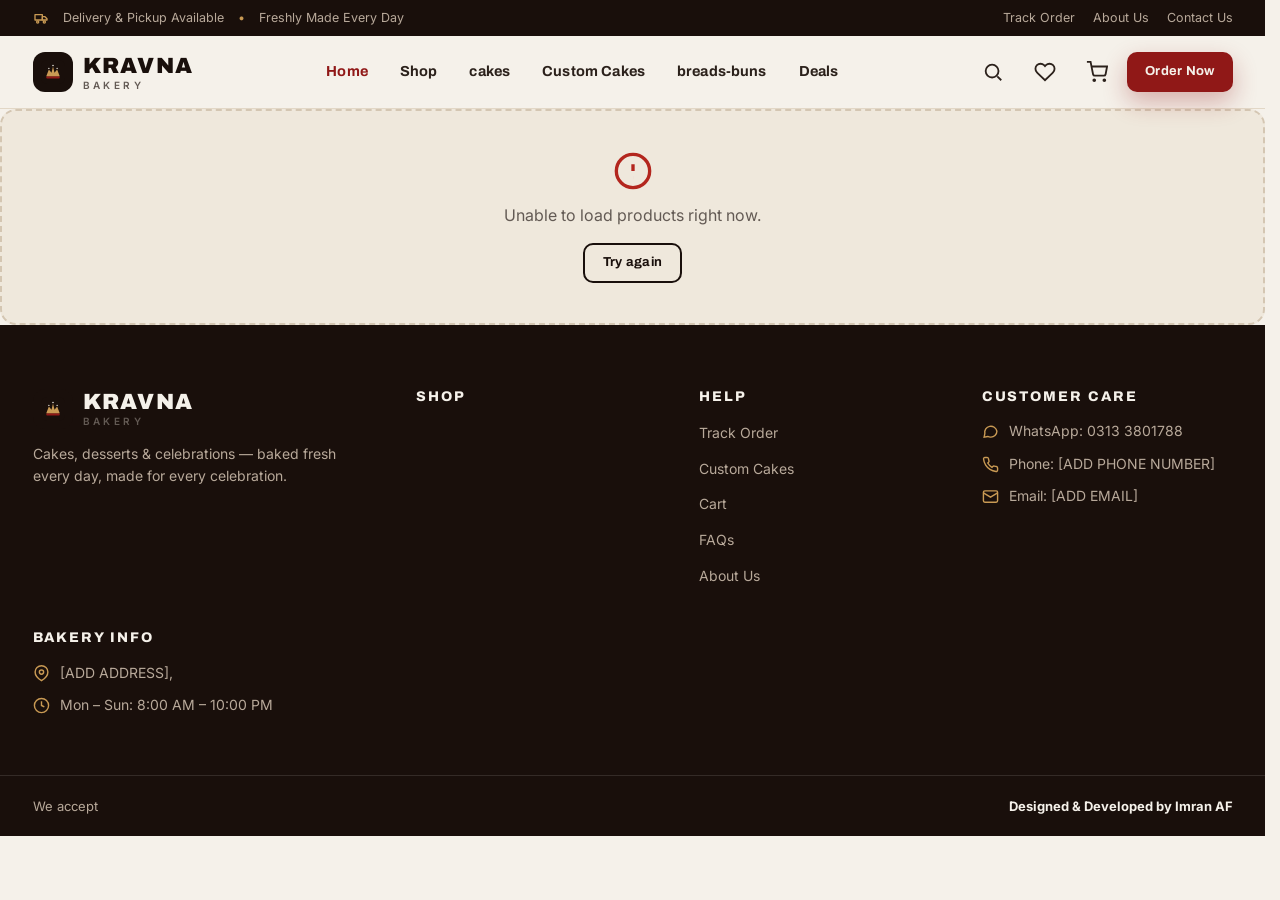
==== index.html @ 0af5c0b5 "Add files via upload" ====
<!DOCTYPE html>
<html lang="en">
<head>
  <meta charset="UTF-8">
  <meta name="viewport" content="width=device-width, initial-scale=1.0, viewport-fit=cover">
  <title>Kravna Bakery — Make Your Moment Sweeter | Cakes, Desserts &amp; Celebrations</title>
  <meta name="description" content="Kravna Bakery — fresh birthday cakes, custom creations, pastries, cookies, breads, savory treats, rusks, nimco and mithai. Delivery &amp; pickup available.">
  <meta name="theme-color" content="#190f0b">
  <link rel="icon" href="images/logo/kravna-favicon.svg" type="image/svg+xml">
  <link rel="preconnect" href="https://fonts.googleapis.com">
  <link rel="preconnect" href="https://fonts.gstatic.com" crossorigin>
  <link href="https://fonts.googleapis.com/css2?family=Archivo:wght@600;700;800;900&family=Inter:wght@400;500;600;700&display=swap" rel="stylesheet">
  <link rel="stylesheet" href="style.css">
  <meta property="og:type" content="website">
  <meta property="og:title" content="Kravna Bakery — Make Your Moment Sweeter">
  <meta property="og:description" content="Birthday cakes, custom creations and irresistible treats made for every celebration.">
  <meta property="og:image" content="images/banners/hero-1.jpg">
  <meta property="og:url" content="https://kravnabakery.example/index.html">
  <meta name="twitter:card" content="summary_large_image">
</head>
<body data-page="home">
  <a class="skip-link" href="#main">Skip to content</a>
  <div id="site-header"></div>

  <main id="main">
    <div id="home-root">
    <!-- HERO -->
    <section class="hero" id="hero" aria-label="Featured"></section>

    <!-- CATEGORIES -->
    <section class="section">
      <div class="container">
        <div class="sec-head">
          <div>
            <span class="eyebrow">Everything you crave</span>
            <h2>Shop by Category</h2>
          </div>
        </div>
        <div class="cat-grid" id="home-categories"></div>
      </div>
    </section>

    <!-- OCCASIONS -->
    <section class="section section--cream2" id="occasions">
      <div class="container">
        <div class="sec-head">
          <div>
            <span class="eyebrow">Find the right treat</span>
            <h2>What are you celebrating?</h2>
          </div>
        </div>
        <div class="occasions__tabs" id="occasion-tabs" role="tablist" aria-label="Occasions"></div>
        <div id="home-occasions"><div class="occasions__results" id="occasion-results"></div></div>
      </div>
    </section>

    <!-- BESTSELLERS -->
    <section class="section">
      <div class="container">
        <div class="sec-head">
          <div>
            <span class="eyebrow">Customer favourites</span>
            <h2>Kravna Favorites</h2>
          </div>
          <a class="link-more" href="shop.html">View All</a>
        </div>
        <div class="shelf" id="home-bestsellers"></div>
      </div>
    </section>

    <!-- DEALS -->
    <section class="section section--red" id="deals">
      <div class="container">
        <div class="sec-head sec-head--dark">
          <div>
            <span class="eyebrow">Limited time bundles</span>
            <h2>Sweet Deals</h2>
          </div>
          <a class="link-more" href="shop.html?view=deals">View All</a>
        </div>
        <div class="deals-grid" id="home-deals"></div>
      </div>
    </section>

    <!-- CUSTOM CAKES -->
    <section class="section">
      <div class="container" id="home-custom"></div>
    </section>

    <!-- WHY CHOOSE -->
    <section class="section section--cream2">
      <div class="container">
        <div class="sec-head">
          <div>
            <span class="eyebrow">Baked with care</span>
            <h2>Why Choose Kravna?</h2>
          </div>
        </div>
        <div class="why-grid" id="home-why"></div>
      </div>
    </section>

    <!-- EVERYDAY TREATS -->
    <section class="section">
      <div class="container">
        <div class="sec-head">
          <div>
            <span class="eyebrow">Little joys</span>
            <h2>Everyday Treats</h2>
          </div>
          <a class="link-more" href="shop.html?category=pastries-desserts">View All</a>
        </div>
        <div class="shelf" id="home-treats"></div>
      </div>
    </section>

    <!-- SAVORY -->
    <section class="section section--cream2">
      <div class="container">
        <div class="sec-head">
          <div>
            <span class="eyebrow">Something savoury</span>
            <h2>Savory &amp; Namkeen</h2>
          </div>
          <a class="link-more" href="shop.html?category=savory">View All</a>
        </div>
        <div class="shelf" id="home-savory"></div>
      </div>
    </section>

    <!-- PAKISTANI FAVORITES -->
    <section class="section section--dark">
      <div class="container">
        <div class="sec-head sec-head--dark">
          <div>
            <span class="eyebrow">Home-grown taste</span>
            <h2>Pakistani Favorites</h2>
          </div>
        </div>
        <div id="home-pakistani"></div>
      </div>
    </section>

    <!-- GALLERY -->
    <section class="section">
      <div class="container">
        <div class="sec-head">
          <div>
            <span class="eyebrow">Moments we've made sweeter</span>
            <h2>Gallery</h2>
          </div>
        </div>
        <div class="gallery" id="home-gallery"></div>
      </div>
    </section>

    <!-- TESTIMONIALS -->
    <section class="section section--cream2">
      <div class="container">
        <div class="sec-head">
          <div>
            <span class="eyebrow">Kind words</span>
            <h2>What Our Customers Say</h2>
          </div>
        </div>
        <div class="testi-grid" id="home-testimonials"></div>
      </div>
    </section>

    <!-- FINAL CTA -->
    <section class="section section--dark" id="home-final-cta-wrap">
      <div class="container" id="home-final-cta"></div>
    </section>
    </div><!-- /home-root -->
  </main>

  <div id="site-footer"></div>
  <div id="bottom-nav"></div>
  <noscript><p style="padding:16px;text-align:center">Please enable JavaScript to browse Kravna Bakery.</p></noscript>
  <script src="app.js"></script>
</body>
</html>
---- style.css ----
/* ==========================================================================
   KRAVNA BAKERY — style.css
   Design system derived from the brand reference:
   Warm Cream / Deep Chocolate–Charcoal / Rich Deep Red
   Bold + Premium + Youthful + Warm
   ========================================================================== */

/* ---------- Design tokens ---------- */
:root {
  /* Brand palette */
  --cream:        #f5f1ea;
  --cream-2:      #efe8dc;
  --cream-3:      #e9e0d1;
  --choc:         #190f0b;
  --choc-2:       #2a1a12;
  --choc-3:       #3c2a1e;
  --red:          #901817;
  --red-deep:     #5d2016;
  --red-dark:     #70120f;
  --terracotta:   #a6665b;
  --blush:        #ceaea1;
  --gold:         #c99a54;

  /* Neutrals / text */
  --ink:          #2b211b;
  --muted:        #635a54;
  --muted-2:      #8a7f74;
  --line:         #e2d7c6;
  --line-2:       #d4c6b2;

  /* Surfaces on dark */
  --cream-on-dark:#f5f1ea;
  --muted-on-dark:#b8a99a;

  /* Feedback */
  --ok:           #2f7d4f;
  --warn:         #b9772e;
  --danger:       #b3261e;

  /* Typography */
  --font-display: 'Archivo', 'Archivo Black', 'Arial Black', 'Helvetica Neue', system-ui, sans-serif;
  --font-body:    'Inter', 'Segoe UI', system-ui, -apple-system, 'Helvetica Neue', Arial, sans-serif;

  /* Spacing scale */
  --sp-1: 4px;  --sp-2: 8px;  --sp-3: 12px; --sp-4: 16px;
  --sp-5: 24px; --sp-6: 32px; --sp-7: 48px; --sp-8: 64px; --sp-9: 96px;

  /* Layout */
  --container: 1240px;
  --radius: 16px;
  --radius-sm: 10px;
  --radius-lg: 24px;
  --radius-pill: 999px;

  --shadow-sm: 0 1px 2px rgba(25,15,11,.08), 0 1px 3px rgba(25,15,11,.06);
  --shadow-md: 0 6px 18px rgba(25,15,11,.10), 0 2px 6px rgba(25,15,11,.06);
  --shadow-lg: 0 18px 40px rgba(25,15,11,.16), 0 6px 14px rgba(25,15,11,.08);
  --shadow-red: 0 10px 24px rgba(144,24,23,.30);

  --ease: cubic-bezier(.22,.61,.36,1);
  --header-h: 72px;
  --topbar-h: 36px;
}

/* ---------- Reset ---------- */
*, *::before, *::after { box-sizing: border-box; }
* { margin: 0; padding: 0; }
html { -webkit-text-size-adjust: 100%; scroll-behavior: smooth; scrollbar-gutter: stable; }
body {
  font-family: var(--font-body);
  font-size: 16px;
  line-height: 1.6;
  color: var(--ink);
  background: var(--cream);
  -webkit-font-smoothing: antialiased;
  text-rendering: optimizeLegibility;
  min-height: 100vh;
  /* Prevent horizontal wobble / sideways scroll from any stray overflow */
  overflow-x: hidden;
  overflow-x: clip;
}
body.nav-open { overflow: hidden; }
img, svg, video { display: block; max-width: 100%; }
img { height: auto; }
button, input, select, textarea { font: inherit; color: inherit; }
button { cursor: pointer; background: none; border: none; }
a { color: inherit; text-decoration: none; }
ul, ol { list-style: none; }
h1, h2, h3, h4, h5 { font-family: var(--font-display); line-height: 1.12; font-weight: 800; letter-spacing: -0.01em; }
:focus-visible { outline: 3px solid var(--red); outline-offset: 2px; border-radius: 4px; }

::selection { background: var(--red); color: var(--cream); }

/* Smooth, shift-free first paint: content fades in once rendered */
body:not(.ready) main,
body:not(.ready) #site-footer { opacity: 0; }
body.ready main,
body.ready #site-footer { animation: pageIn .45s var(--ease) both; }
@keyframes pageIn { from { opacity: 0; transform: translateY(4px); } to { opacity: 1; transform: none; } }
@media (prefers-reduced-motion: reduce) {
  body:not(.ready) main,
  body:not(.ready) #site-footer { opacity: 1; }
}

/* ---------- Layout helpers ---------- */
.container { width: 100%; max-width: var(--container); margin-inline: auto; padding-inline: 20px; }
.section { padding-block: var(--sp-8); }
.section--tight { padding-block: var(--sp-6); }
.section--dark { background: var(--choc); color: var(--cream-on-dark); }
.section--red { background: linear-gradient(135deg, var(--red) 0%, var(--red-deep) 100%); color: var(--cream-on-dark); }
.section--cream2 { background: var(--cream-2); }

.visually-hidden {
  position: absolute !important; width: 1px; height: 1px;
  padding: 0; margin: -1px; overflow: hidden; clip: rect(0,0,0,0);
  white-space: nowrap; border: 0;
}
.skip-link {
  position: absolute; left: 12px; top: -60px; z-index: 200;
  background: var(--choc); color: var(--cream); padding: 10px 16px;
  border-radius: var(--radius-sm); transition: top .2s var(--ease);
}
.skip-link:focus { top: 12px; }

/* ---------- Section headers ---------- */
.sec-head { display: flex; align-items: flex-end; justify-content: space-between; gap: var(--sp-4); margin-bottom: var(--sp-5); flex-wrap: wrap; }
.sec-head .eyebrow {
  display: inline-flex; align-items: center; gap: 8px;
  font-family: var(--font-display); font-weight: 700; font-size: 13px;
  letter-spacing: .18em; text-transform: uppercase; color: var(--red);
}
.sec-head .eyebrow::before { content: ""; width: 22px; height: 3px; background: var(--red); border-radius: 2px; }
.sec-head h2 { font-size: clamp(28px, 4vw, 42px); text-transform: uppercase; letter-spacing: -0.02em; }
.sec-head p.sub { color: var(--muted); max-width: 60ch; margin-top: 8px; }
.sec-head--dark .eyebrow { color: var(--gold); }
.sec-head--dark .eyebrow::before { background: var(--gold); }

.link-more { font-family: var(--font-display); font-weight: 700; font-size: 14px; color: var(--red); display: inline-flex; align-items: center; gap: 6px; white-space: nowrap; }
.link-more::after { content: "\2192"; transition: transform .2s var(--ease); }
.link-more:hover::after { transform: translateX(4px); }
.sec-head--dark .link-more { color: var(--cream-on-dark); }

/* ---------- Buttons ---------- */
.btn {
  display: inline-flex; align-items: center; justify-content: center; gap: 8px;
  font-family: var(--font-display); font-weight: 700; font-size: 15px; letter-spacing: .02em;
  padding: 13px 26px; border-radius: 10px;
  transition: transform .15s var(--ease), box-shadow .2s var(--ease), background .2s var(--ease), color .2s var(--ease);
  text-align: center; line-height: 1.2; white-space: nowrap;
  min-height: 48px;
}
.btn:active { transform: translateY(1px) scale(.99); }
.btn--primary { background: var(--red); color: var(--cream); box-shadow: var(--shadow-red); }
.btn--primary:hover { background: var(--red-dark); transform: translateY(-1px); }
.btn--dark { background: var(--choc); color: var(--cream); }
.btn--dark:hover { background: var(--choc-3); }
.btn--light { background: var(--cream); color: var(--choc); }
.btn--light:hover { background: #fff; }
.btn--outline { border: 2px solid var(--choc); color: var(--choc); background: transparent; }
.btn--outline:hover { background: var(--choc); color: var(--cream); }
.btn--outline-light { border: 2px solid var(--cream-on-dark); color: var(--cream-on-dark); background: transparent; }
.btn--outline-light:hover { background: var(--cream-on-dark); color: var(--choc); }
.btn--ghost { background: transparent; color: var(--muted); }
.btn--ghost:hover { color: var(--ink); background: var(--cream-3); }
.btn--sm { padding: 9px 18px; font-size: 13px; min-height: 40px; }
.btn--lg { padding: 16px 34px; font-size: 16px; min-height: 56px; }
.btn--block { width: 100%; }
.btn--icon { width: 44px; height: 44px; padding: 0; border-radius: 50%; }
.btn:disabled, .btn[disabled], .btn[aria-disabled="true"] {
  opacity: .45; cursor: not-allowed; box-shadow: none; transform: none !important;
  pointer-events: none;
}

/* ---------- Badges ---------- */
.badge {
  display: inline-flex; align-items: center; gap: 5px;
  font-family: var(--font-display); font-weight: 700; font-size: 11px;
  letter-spacing: .08em; text-transform: uppercase;
  padding: 4px 10px; border-radius: var(--radius-pill); line-height: 1.2;
}
.badge--popular { background: var(--red); color: var(--cream); }
.badge--new { background: var(--choc); color: var(--cream); }
.badge--deal { background: var(--gold); color: var(--choc); }
.badge--off { background: var(--red); color: var(--cream); }

/* ---------- Price ---------- */
.price { font-family: var(--font-display); font-weight: 800; font-size: 18px; color: var(--ink); }
.price .cur { font-size: .78em; font-weight: 700; color: var(--muted); margin-right: 2px; }
.price--compare { font-size: 14px; font-weight: 500; color: var(--muted-2); text-decoration: line-through; margin-left: 8px; }
.price--lg { font-size: 26px; }
.price--on-dark { color: var(--cream-on-dark); }

/* ---------- Announcement / top bar ---------- */
.topbar { background: var(--choc); color: var(--muted-on-dark); font-size: 12.5px; }
.topbar .container { display: flex; align-items: center; justify-content: space-between; min-height: var(--topbar-h); gap: var(--sp-3); }
.topbar__left { display: flex; align-items: center; gap: 14px; overflow: hidden; white-space: nowrap; }
.topbar__left .dot { color: var(--gold); }
.topbar__left .dot-ico { width: 16px; height: 16px; color: var(--gold); flex: none; }
.topbar__right { display: flex; align-items: center; gap: 18px; }
.topbar__right a { color: var(--muted-on-dark); transition: color .15s; }
.topbar__right a:hover { color: var(--cream-on-dark); }

/* ---------- Header ---------- */
/* Reserve the header's height before JS injects it, so content doesn't jump */
#site-header { min-height: calc(var(--topbar-h) + var(--header-h)); }
.site-header { background: var(--cream); border-bottom: 1px solid var(--line); position: sticky; top: 0; z-index: 60; }
.site-header .container { display: flex; align-items: center; justify-content: space-between; gap: var(--sp-4); min-height: var(--header-h); }

.logo { display: inline-flex; align-items: center; gap: 10px; }
.logo__mark { width: 40px; height: 40px; border-radius: 12px; background: var(--choc); color: var(--cream); display: grid; place-items: center; flex: none; }
.logo__mark svg { width: 24px; height: 24px; }
.logo__text { display: flex; flex-direction: column; line-height: 1; }
.logo__name { font-family: var(--font-display); font-weight: 900; font-size: 22px; letter-spacing: .06em; color: var(--choc); }
.logo__name em { font-style: normal; color: var(--red); }
.logo__sub { font-size: 10px; letter-spacing: .34em; text-transform: uppercase; color: var(--muted); font-weight: 600; margin-top: 3px; }

.main-nav { display: flex; align-items: center; gap: 4px; }
.main-nav a {
  font-family: var(--font-display); font-weight: 700; font-size: 14.5px;
  color: var(--ink); padding: 9px 14px; border-radius: var(--radius-pill);
  transition: background .15s, color .15s; letter-spacing: .01em;
}
.main-nav a:hover { background: var(--cream-3); }
.main-nav a.is-active { color: var(--red); }
.main-nav a.is-active::after { display: none; }

.header-actions { display: flex; align-items: center; gap: 8px; }
.icon-btn { width: 44px; height: 44px; border-radius: 50%; display: grid; place-items: center; color: var(--ink); position: relative; transition: background .15s; }
.icon-btn:hover { background: var(--cream-3); }
.icon-btn svg { width: 22px; height: 22px; }
.icon-btn .count {
  position: absolute; top: -2px; right: -2px; min-width: 19px; height: 19px;
  background: var(--red); color: var(--cream); border-radius: var(--radius-pill);
  font-size: 11px; font-weight: 700; display: grid; place-items: center; padding: 0 5px;
  font-family: var(--font-display); border: 2px solid var(--cream);
}
.icon-btn .count:empty { display: none; }

/* ---------- Mobile menu button ---------- */
.menu-toggle { display: none; }
.menu-toggle span { display: block; width: 22px; height: 2px; background: currentColor; margin: 4px 0; border-radius: 2px; transition: .25s var(--ease); }
.menu-toggle[aria-expanded="true"] span:nth-child(1) { transform: translateY(6px) rotate(45deg); }
.menu-toggle[aria-expanded="true"] span:nth-child(2) { opacity: 0; }
.menu-toggle[aria-expanded="true"] span:nth-child(3) { transform: translateY(-6px) rotate(-45deg); }

/* ---------- Hero ---------- */
.hero { background: var(--choc); color: var(--cream-on-dark); position: relative; overflow: hidden; }
.hero__track { display: flex; transition: transform .65s var(--ease); }
.hero__slide { flex: 0 0 100%; min-width: 100%; position: relative; }
.hero__bg { position: absolute; inset: 0; }
.hero__bg img { width: 100%; height: 100%; object-fit: cover; }
.hero__bg::after {
  content: ""; position: absolute; inset: 0;
  background: linear-gradient(90deg, rgba(25,15,11,.94) 0%, rgba(25,15,11,.82) 42%, rgba(25,15,11,.35) 100%);
}
.hero__inner {
  position: relative; z-index: 2; display: grid; grid-template-columns: 1.05fr .95fr;
  align-items: center; gap: var(--sp-6); padding-block: var(--sp-8) var(--sp-7);
}
.hero__copy .eyebrow {
  display: inline-flex; align-items: center; gap: 10px; font-family: var(--font-display);
  font-weight: 600; font-size: 12px; letter-spacing: .22em; text-transform: uppercase; color: var(--gold);
  margin-bottom: 14px;
}
.hero__copy .eyebrow::before { content: ""; width: 24px; height: 2px; background: var(--gold); }
.hero-headline {
  font-size: 36px;
  font-weight: 800;
  line-height: 1.1;
  max-width: 90%;
  text-transform: uppercase;
  margin-bottom: 18px;
}

@media (min-width: 768px) {
  .hero-headline {
    font-size: 64px;
  }
}
.hero__copy .sub { font-size: clamp(15px, 2vw, 18px); line-height: 1.5; color: rgba(245,241,234,.8); max-width: 46ch; margin-bottom: 22px; }
.hero__ctas { display: flex; gap: 12px; flex-wrap: wrap; margin-bottom: 22px; }
.hero__trust { display: flex; flex-wrap: wrap; gap: 9px; }
.hero__trust .tbadge {
  display: inline-flex; align-items: center; gap: 8px; font-size: 12px; font-weight: 600;
  color: var(--cream-on-dark); background: rgba(0,0,0,.35); border: 1px solid rgba(245,241,234,.18);
  padding: 7px 13px; border-radius: var(--radius-pill);
}
.hero__trust .tbadge svg { width: 15px; height: 15px; color: var(--gold); }
.hero__visual { position: relative; display: grid; place-items: center; }
.hero__visual .frame {
  width: min(440px, 100%); aspect-ratio: 1; border-radius: 50%;
  border: 1px solid rgba(245,241,234,.2); overflow: hidden; position: relative;
  box-shadow: 0 30px 80px rgba(0,0,0,.5);
}
.hero__visual .frame img { width: 100%; height: 100%; object-fit: cover; }
.hero__visual .float-card {
  position: absolute; background: var(--cream); color: var(--ink); border-radius: var(--radius);
  box-shadow: var(--shadow-lg); padding: 12px 16px; display: flex; align-items: center; gap: 10px;
  animation: float 5s ease-in-out infinite;
}
.hero__visual .float-card b { font-family: var(--font-display); font-size: 14px; display: block; line-height: 1.2; }
.hero__visual .float-card span { font-size: 12px; color: var(--muted); }
.hero__visual .float-card .ico { width: 36px; height: 36px; border-radius: 10px; background: var(--cream-2); display: grid; place-items: center; color: var(--red); }
.float-1 { top: 8%; left: 0; }
.float-2 { bottom: 10%; right: -4%; animation-delay: 1.4s; }
@keyframes float { 0%,100% { transform: translateY(0); } 50% { transform: translateY(-10px); } }

.hero__dots { display: flex; gap: 8px; justify-content: center; padding-bottom: 18px; position: relative; z-index: 2; }
.hero__dots button { width: 7px; height: 7px; padding: 0; border-radius: 50%; background: rgba(245,241,234,.35); transition: background .2s, width .2s; }
.hero__dots button.is-active { background: var(--gold); width: 20px; border-radius: 999px; }
.hero__dots button:focus-visible { outline-color: var(--gold); }

/* ---------- Category tiles ---------- */
.cat-grid { display: grid; grid-template-columns: repeat(3, 1fr); gap: 16px; }
.cat-tile {
  position: relative; border-radius: var(--radius); overflow: hidden; aspect-ratio: 1 / 1.08;
  background: var(--choc); display: flex; align-items: flex-end; color: var(--cream);
  box-shadow: var(--shadow-sm); transition: transform .25s var(--ease), box-shadow .25s var(--ease);
}
.cat-tile:hover { transform: translateY(-4px); box-shadow: var(--shadow-lg); }
.cat-tile img { position: absolute; inset: 0; width: 100%; height: 100%; object-fit: cover; transition: transform .5s var(--ease); }
.cat-tile:hover img { transform: scale(1.06); }
.cat-tile::after { content: ""; position: absolute; inset: 0; background: linear-gradient(180deg, transparent 40%, rgba(25,15,11,.82) 100%); }
.cat-tile__label { position: relative; z-index: 2; padding: 16px; width: 100%; }
.cat-tile__label b { font-family: var(--font-display); font-weight: 800; font-size: 17px; letter-spacing: .01em; display: block; }
.cat-tile__label span { font-size: 12px; color: var(--blush); }

/* ---------- Occasions ---------- */
.occasions__tabs { display: flex; flex-wrap: wrap; gap: 10px; margin-bottom: var(--sp-5); }
.occasions__tabs button {
  font-family: var(--font-display); font-weight: 700; font-size: 14px; padding: 10px 20px;
  border-radius: var(--radius-pill); border: 2px solid var(--line-2); color: var(--muted);
  background: var(--cream); transition: all .18s var(--ease); display: inline-flex; align-items: center; gap: 7px;
}
.occasions__tabs button:hover { border-color: var(--choc); color: var(--ink); }
.occasions__tabs button.is-active { background: var(--choc); color: var(--cream); border-color: var(--choc); }
.occasions__tabs button svg { width: 18px; height: 18px; flex: none; }
.occasions__tabs button.is-active svg { color: var(--gold); }
.occasions__results { display: grid; grid-template-columns: repeat(4, 1fr); gap: 18px; }

/* ---------- Product card ---------- */
.product-card {
  background: #fff; border: 1px solid var(--line); border-radius: var(--radius);
  overflow: hidden; display: flex; flex-direction: column; position: relative;
  transition: transform .22s var(--ease), box-shadow .22s var(--ease);
}
.product-card:hover { transform: translateY(-4px); box-shadow: var(--shadow-lg); }
.product-card__media { position: relative; aspect-ratio: 1 / 1; overflow: hidden; background: var(--cream-2); }
.product-card__media img { width: 100%; height: 100%; object-fit: cover; transition: transform .5s var(--ease); }
.product-card:hover .product-card__media img { transform: scale(1.05); }
.product-card__flags { position: absolute; top: 10px; left: 10px; display: flex; flex-direction: column; gap: 6px; z-index: 2; }
.product-card__wish {
  position: absolute; top: 10px; right: 10px; z-index: 2; width: 38px; height: 38px; border-radius: 50%;
  background: rgba(255,255,255,.92); display: grid; place-items: center; color: var(--ink);
  box-shadow: var(--shadow-sm); transition: transform .15s, color .15s;
}
.product-card__wish:hover { transform: scale(1.08); }
.product-card__wish.is-active { color: var(--red); }
.product-card__wish svg { width: 19px; height: 19px; }
.product-card__body { padding: 14px 16px 16px; display: flex; flex-direction: column; gap: 6px; flex: 1; }
.product-card__cat { font-size: 12px; text-transform: uppercase; letter-spacing: .1em; color: var(--muted-2); font-weight: 600; }
.product-card__name { font-family: var(--font-display); font-weight: 700; font-size: 16.5px; line-height: 1.25; color: var(--ink); }
.product-card__name a::after { content: ""; position: absolute; inset: 0; }
.product-card__meta { font-size: 12.5px; color: var(--muted); }
.product-card__foot { display: flex; align-items: center; justify-content: space-between; gap: 10px; margin-top: auto; padding-top: 4px; }
.product-card__add {
  width: 44px; height: 44px; border-radius: 50%; background: var(--choc); color: var(--cream);
  display: grid; place-items: center; transition: background .18s, transform .15s; position: relative; z-index: 3;
}
.product-card__add:hover { background: var(--red); transform: scale(1.06); }
.product-card__add svg { width: 20px; height: 20px; }
.product-card__add[disabled] { background: var(--line-2); color: var(--muted); }

/* product card on dark bg */
.on-dark .product-card { background: #241410; border-color: rgba(245,241,234,.12); }
.on-dark .product-card__name, .on-dark .price { color: var(--cream-on-dark); }
.on-dark .product-card__cat, .on-dark .product-card__meta, .on-dark .price .cur { color: var(--muted-on-dark); }
.on-dark .product-card__add { background: var(--red); }
.on-dark .product-card__add:hover { background: var(--red-dark); }
.on-dark .product-card__wish { background: rgba(25,15,11,.7); color: var(--cream); }
.on-dark .product-card__media { background: var(--choc-2); }

/* ---------- Product shelf / horizontal scroll (mobile) ---------- */
.shelf { display: grid; grid-template-columns: repeat(4, 1fr); gap: 18px; }
.shelf--scroll { display: flex; gap: 14px; overflow-x: auto; padding-bottom: 12px; scroll-snap-type: x mandatory; -webkit-overflow-scrolling: touch; }
.shelf--scroll > * { scroll-snap-align: start; flex: 0 0 78%; max-width: 78%; }

/* ---------- Deals ---------- */
.deals-grid { display: grid; grid-template-columns: repeat(3, 1fr); gap: 20px; }
.deal-card {
  background: #fff; border-radius: var(--radius-lg); overflow: hidden; display: flex; flex-direction: column;
  box-shadow: var(--shadow-md); transition: transform .22s var(--ease), box-shadow .22s;
}
.deal-card:hover { transform: translateY(-4px); box-shadow: var(--shadow-lg); }
.deal-card__media { position: relative; aspect-ratio: 16 / 10; overflow: hidden; background: var(--cream-2); }
.deal-card__media img { width: 100%; height: 100%; object-fit: cover; }
.deal-card__badge { position: absolute; top: 12px; left: 12px; }
.deal-card__body { padding: 20px; display: flex; flex-direction: column; gap: 8px; flex: 1; }
.deal-card__title { font-family: var(--font-display); font-weight: 800; font-size: 20px; }
.deal-card__desc { font-size: 14px; color: var(--muted); flex: 1; }
.deal-card__items { display: flex; flex-wrap: wrap; gap: 6px; }
.deal-card__items span { font-size: 11.5px; background: var(--cream-2); border: 1px solid var(--line); padding: 3px 9px; border-radius: var(--radius-pill); color: var(--muted); font-weight: 600; }
.deal-card__foot { display: flex; align-items: center; justify-content: space-between; gap: 10px; margin-top: 6px; }

/* ---------- Feature / custom cakes strip ---------- */
.split { display: grid; grid-template-columns: 1fr 1fr; gap: var(--sp-7); align-items: center; }
.split__media { position: relative; border-radius: var(--radius-lg); overflow: hidden; box-shadow: var(--shadow-lg); }
.split__media img { width: 100%; aspect-ratio: 4 / 3.4; object-fit: cover; }
.split__copy h2 { font-size: clamp(28px, 4vw, 44px); text-transform: uppercase; margin-bottom: var(--sp-4); }
.split__copy p { color: var(--muted); margin-bottom: var(--sp-5); max-width: 56ch; }
.chip-list { display: flex; flex-wrap: wrap; gap: 9px; margin-bottom: var(--sp-5); }
.chip-list span { background: var(--cream-2); border: 1px solid var(--line); padding: 8px 15px; border-radius: var(--radius-pill); font-weight: 600; font-size: 13.5px; color: var(--ink); }
.split--dark h2 { color: var(--cream-on-dark); }
.split--dark p { color: var(--muted-on-dark); }
.split--dark .chip-list span { background: rgba(245,241,234,.08); border-color: rgba(245,241,234,.16); color: var(--cream-on-dark); }

/* ---------- Why choose ---------- */
.why-grid { display: grid; grid-template-columns: repeat(4, 1fr); gap: 18px; }
.why-card { background: #fff; border: 1px solid var(--line); border-radius: var(--radius); padding: 24px; }
.why-card .ico { width: 48px; height: 48px; border-radius: 14px; background: var(--cream-2); color: var(--red); display: grid; place-items: center; margin-bottom: 16px; }
.why-card .ico svg { width: 24px; height: 24px; }
.why-card h3 { font-size: 17px; margin-bottom: 6px; }
.why-card p { font-size: 14px; color: var(--muted); }

/* ---------- Gallery ---------- */
.gallery { display: grid; grid-template-columns: repeat(6, 1fr); grid-auto-rows: 180px; gap: 12px; }
.gallery figure { position: relative; border-radius: var(--radius); overflow: hidden; }
.gallery figure img { width: 100%; height: 100%; object-fit: cover; transition: transform .5s var(--ease); }
.gallery figure:hover img { transform: scale(1.07); }
.gallery figure figcaption { position: absolute; inset: auto 0 0 0; padding: 28px 14px 12px; font-size: 13px; font-weight: 600; color: var(--cream); background: linear-gradient(180deg, transparent, rgba(25,15,11,.85)); }
.gallery figure:nth-child(1) { grid-column: span 2; grid-row: span 2; }
.gallery figure:nth-child(4) { grid-column: span 2; }

/* ---------- Testimonials ---------- */
.testi-grid { display: grid; grid-template-columns: repeat(3, 1fr); gap: 20px; }
.testi-card { background: #fff; border: 1px solid var(--line); border-radius: var(--radius); padding: 24px; position: relative; }
.testi-card .stars { color: var(--gold); font-size: 15px; letter-spacing: 2px; margin-bottom: 12px; }
.testi-card blockquote { font-size: 15px; color: var(--ink); margin-bottom: 18px; }
.testi-card .who { display: flex; align-items: center; gap: 12px; }
.testi-card .avatar { width: 44px; height: 44px; border-radius: 50%; background: var(--choc); color: var(--cream); display: grid; place-items: center; font-family: var(--font-display); font-weight: 700; }
.testi-card .who b { display: block; font-family: var(--font-display); font-size: 14.5px; }
.testi-card .who span { font-size: 12px; color: var(--muted); }

/* ---------- Final CTA ---------- */
.final-cta { text-align: center; }
.final-cta h2 { font-size: clamp(30px, 5vw, 52px); text-transform: uppercase; margin-bottom: var(--sp-3); }
.final-cta p { color: var(--muted-on-dark); max-width: 52ch; margin: 0 auto var(--sp-5); }
.final-cta .ctas { display: flex; gap: 14px; justify-content: center; flex-wrap: wrap; }

/* ---------- Footer ---------- */
.site-footer { background: var(--choc); color: var(--muted-on-dark); padding-block: var(--sp-8) 0; }
.footer-grid { display: grid; grid-template-columns: 1.4fr 1fr 1fr 1fr; gap: var(--sp-6); padding-bottom: var(--sp-7); }
.footer-brand .logo__name { color: var(--cream); }
.footer-brand p { font-size: 14px; margin-top: 14px; max-width: 34ch; }
.footer-col h4 { color: var(--cream); font-size: 14px; text-transform: uppercase; letter-spacing: .14em; margin-bottom: 16px; font-weight: 800; }
.footer-col ul li { margin-bottom: 10px; }
.footer-col ul a { font-size: 14px; color: var(--muted-on-dark); transition: color .15s; }
.footer-col ul a:hover { color: var(--cream); }
.footer-contact li { display: flex; gap: 10px; font-size: 14px; margin-bottom: 10px; align-items: flex-start; }
.footer-contact li svg { width: 17px; height: 17px; color: var(--gold); flex: none; margin-top: 3px; }
.footer-contact a:hover { color: var(--cream); }
.footer-bottom { border-top: 1px solid rgba(245,241,234,.12); padding-block: 20px; }
.footer-bottom .container { display: flex; align-items: center; justify-content: space-between; gap: 14px; flex-wrap: wrap; }
.footer-pay {
  display: flex; align-items: center; gap: 8px; font-size: 13px;
  flex-wrap: wrap; min-width: 0; max-width: 100%;
}
.footer-pay .fp-label { color: var(--muted-on-dark); white-space: nowrap; }
.footer-pay .pm {
  background: rgba(245,241,234,.1); border: 1px solid rgba(245,241,234,.16);
  padding: 6px 12px; border-radius: var(--radius-sm); font-weight: 600;
  color: var(--cream-on-dark); font-size: 12.5px; white-space: nowrap;
}
.footer-credit { font-size: 13px; color: var(--muted-on-dark); }
.footer-credit b { color: var(--cream-on-dark); }

/* ---------- Mobile nav drawer + backdrop (body-level) ---------- */
.mobile-nav { display: none; }
.nav-backdrop {
  position: fixed; inset: 0; z-index: 100;
  background: rgba(25,15,11,.55);
  opacity: 0; visibility: hidden;
  transition: opacity .25s var(--ease), visibility .25s;
}
.nav-backdrop.is-open { opacity: 1; visibility: visible; }

/* ---------- Mobile bottom nav ---------- */
.bottom-nav {
  position: fixed; left: 0; right: 0; bottom: 0; z-index: 70;
  background: var(--cream); border-top: 1px solid var(--line);
  display: none; grid-template-columns: repeat(5, 1fr);
  padding: 8px 4px calc(8px + env(safe-area-inset-bottom));
  box-shadow: 0 -4px 20px rgba(25,15,11,.08);
}
.bottom-nav a {
  display: flex; flex-direction: column; align-items: center; justify-content: center; gap: 4px;
  font-size: 11px; line-height: 1; font-weight: 600; color: var(--muted);
  padding: 6px 2px; border-radius: 10px; position: relative; text-align: center;
  transition: color .15s;
}
.bottom-nav a svg { width: 23px; height: 23px; flex: none; }
.bottom-nav a:hover { color: var(--ink); }
.bottom-nav a.is-active { color: var(--red); }
.bottom-nav a.is-active svg { color: var(--red); }
.bottom-nav a .count {
  position: absolute; top: 1px; right: 50%; transform: translateX(14px); min-width: 17px; height: 17px;
  background: var(--red); color: var(--cream); border-radius: var(--radius-pill); font-size: 10px;
  font-weight: 700; display: grid; place-items: center; padding: 0 4px; border: 2px solid var(--cream);
  font-family: var(--font-display); line-height: 1;
}
.bottom-nav a .count:empty { display: none; }

/* ---------- Page hero (inner pages) ---------- */
.page-hero { background: var(--choc); color: var(--cream-on-dark); padding-block: var(--sp-7); position: relative; overflow: hidden; }
.page-hero::before { content: ""; position: absolute; inset: 0; background: radial-gradient(600px 300px at 85% 20%, rgba(144,24,23,.4), transparent 60%); }
.page-hero .container { position: relative; }
.page-hero .eyebrow { color: var(--gold); font-family: var(--font-display); font-weight: 700; font-size: 13px; letter-spacing: .2em; text-transform: uppercase; }
.page-hero h1 { font-size: clamp(32px, 5vw, 56px); text-transform: uppercase; margin: 10px 0 10px; }
.page-hero p { color: var(--muted-on-dark); max-width: 60ch; }
.breadcrumbs { font-size: 13px; color: var(--muted); margin-top: var(--sp-3); display: flex; flex-wrap: wrap; gap: 6px; }
.breadcrumbs a:hover { color: var(--red); }
.breadcrumbs .sep { color: var(--muted-2); }

/* ---------- Shop layout ---------- */
.shop-layout { display: grid; grid-template-columns: 280px 1fr; gap: var(--sp-6); align-items: start; padding-block: var(--sp-6); }
.shop-side { position: sticky; top: calc(var(--topbar-h) + var(--header-h) + 16px); display: flex; flex-direction: column; gap: var(--sp-5); max-height: calc(100vh - 120px); overflow-y: auto; }
.filter-group h3 { font-size: 13px; text-transform: uppercase; letter-spacing: .12em; color: var(--muted); margin-bottom: 12px; }
.filter-group ul { display: flex; flex-direction: column; gap: 4px; }
.filter-group li label { display: flex; align-items: center; gap: 10px; padding: 7px 8px; border-radius: 8px; cursor: pointer; font-size: 14px; color: var(--ink); transition: background .12s; }
.filter-group li label:hover { background: var(--cream-2); }
.filter-group li .count { margin-left: auto; font-size: 12px; color: var(--muted-2); }
.filter-group input[type="checkbox"], .filter-group input[type="radio"] { width: 18px; height: 18px; accent-color: var(--red); flex: none; }
.price-range { display: flex; flex-direction: column; gap: 10px; }
.price-range .inputs { display: flex; gap: 8px; align-items: center; }
.price-range input[type="number"] { width: 100%; padding: 9px 10px; border: 1px solid var(--line-2); border-radius: 8px; background: #fff; }
.price-range .inputs span { color: var(--muted-2); }
.shop-main { min-width: 0; }

.shop-toolbar { display: flex; align-items: center; justify-content: space-between; gap: 12px; flex-wrap: wrap; margin-bottom: var(--sp-4); }
.shop-toolbar .result-count { font-size: 14px; color: var(--muted); }
.shop-toolbar .result-count b { color: var(--ink); font-family: var(--font-display); }
.toolbar-right { display: flex; gap: 10px; align-items: center; flex-wrap: wrap; }
.sort-select { padding: 10px 14px; border: 1px solid var(--line-2); border-radius: 10px; background: #fff; font-size: 14px; min-width: 170px; }
.filter-toggle { display: none; }
.filter-close { display: none; }

.shop-grid { display: grid; grid-template-columns: repeat(3, 1fr); gap: 18px; }
.load-more { text-align: center; margin-top: var(--sp-6); }

.chips-row { display: flex; flex-wrap: wrap; gap: 8px; margin-bottom: var(--sp-4); }
.chips-row .chip { display: inline-flex; align-items: center; gap: 7px; background: var(--choc); color: var(--cream); font-size: 13px; font-weight: 600; padding: 7px 13px; border-radius: var(--radius-pill); }
.chips-row .chip button { color: var(--cream); display: grid; place-items: center; width: 18px; height: 18px; border-radius: 50%; }
.chips-row .chip button:hover { background: rgba(255,255,255,.2); }

/* ---------- Search ---------- */
.search-overlay {
  position: fixed; inset: 0; z-index: 90; background: rgba(25,15,11,.55); backdrop-filter: blur(4px);
  display: flex; align-items: flex-start; justify-content: center; padding: 12vh 20px 20px; opacity: 0; pointer-events: none; transition: opacity .2s var(--ease);
}
.search-overlay.is-open { opacity: 1; pointer-events: auto; }
.search-panel { width: 100%; max-width: 640px; background: var(--cream); border-radius: var(--radius-lg); overflow: hidden; box-shadow: var(--shadow-lg); display: flex; flex-direction: column; max-height: 70vh; }
.search-panel__input { display: flex; align-items: center; gap: 12px; padding: 16px 18px; border-bottom: 1px solid var(--line); }
.search-panel__input svg { width: 22px; height: 22px; color: var(--muted); flex: none; }
.search-panel__input input { flex: 1; border: none; background: none; font-size: 17px; outline: none; }
.search-panel__results { overflow-y: auto; padding: 8px; }
.search-result { display: flex; align-items: center; gap: 14px; padding: 10px; border-radius: 12px; transition: background .12s; }
.search-result:hover { background: var(--cream-2); }
.search-result img, .search-result .ph { width: 52px; height: 52px; border-radius: 10px; object-fit: cover; flex: none; background: var(--cream-3); }
.search-result .t { flex: 1; min-width: 0; }
.search-result .t b { display: block; font-family: var(--font-display); font-size: 15px; color: var(--ink); }
.search-result .t span { font-size: 12.5px; color: var(--muted); }
.search-result .t mark { background: var(--gold); color: var(--choc); border-radius: 3px; padding: 0 2px; }
.search-result .price { font-size: 15px; flex: none; }
.search-empty { text-align: center; padding: 40px 20px; color: var(--muted); }
.search-empty svg { width: 44px; height: 44px; margin: 0 auto 12px; color: var(--muted-2); }
.search-hint { padding: 12px 18px; font-size: 13px; color: var(--muted-2); border-top: 1px solid var(--line); }

/* ---------- Product detail ---------- */
.pdp { display: grid; grid-template-columns: 1fr 1fr; gap: var(--sp-7); padding-block: var(--sp-6); align-items: start; }
.pdp__gallery { position: sticky; top: calc(var(--topbar-h) + var(--header-h) + 16px); }
.pdp__main { border-radius: var(--radius-lg); overflow: hidden; aspect-ratio: 1 / 1; background: var(--cream-2); position: relative; box-shadow: var(--shadow-sm); }
.pdp__main img { width: 100%; height: 100%; object-fit: cover; }
.pdp__flags { position: absolute; top: 14px; left: 14px; display: flex; gap: 8px; z-index: 2; }
.pdp__thumbs { display: flex; gap: 10px; margin-top: 12px; }
.pdp__thumbs button { width: 74px; height: 74px; border-radius: 10px; overflow: hidden; border: 2px solid transparent; padding: 0; opacity: .7; transition: opacity .15s, border .15s; }
.pdp__thumbs button img { width: 100%; height: 100%; object-fit: cover; }
.pdp__thumbs button.is-active { border-color: var(--red); opacity: 1; }

.pdp__info .cat-link { font-size: 13px; text-transform: uppercase; letter-spacing: .12em; color: var(--red); font-weight: 700; }
.pdp__info h1 { font-size: clamp(26px, 3.4vw, 38px); margin: 8px 0 8px; }
.pdp__rating { display: flex; align-items: center; gap: 8px; font-size: 14px; color: var(--muted); margin-bottom: 14px; }
.pdp__rating .stars { color: var(--gold); letter-spacing: 1px; }
.pdp__price-row { display: flex; align-items: baseline; gap: 12px; margin-bottom: 18px; flex-wrap: wrap; }
.pdp__desc { color: var(--muted); font-size: 15px; margin-bottom: 22px; max-width: 60ch; }
.pdp__avail { display: inline-flex; align-items: center; gap: 7px; font-size: 13.5px; font-weight: 600; margin-bottom: 18px; }
.pdp__avail .dot { width: 9px; height: 9px; border-radius: 50%; background: var(--ok); }
.pdp__avail.is-out .dot { background: var(--danger); }
.pdp__avail.is-out { color: var(--danger); }

.opt-group { margin-bottom: 20px; }
.opt-group > label { display: block; font-family: var(--font-display); font-weight: 700; font-size: 14px; margin-bottom: 10px; }
.opt-group > label small { color: var(--muted); font-weight: 500; margin-left: 4px; }
.opt-options { display: flex; flex-wrap: wrap; gap: 9px; }
.opt-btn {
  position: relative; border: 2px solid var(--line-2); border-radius: 12px; padding: 10px 16px;
  font-weight: 600; font-size: 14px; background: #fff; color: var(--ink); transition: all .15s var(--ease);
}
.opt-btn:hover { border-color: var(--choc); }
.opt-btn.is-active { border-color: var(--red); background: #fbf1f0; color: var(--red); }
.opt-btn.is-oos { opacity: .55; border-style: dashed; border-color: var(--line-2); }
.opt-btn.is-oos::after { content: "Currently unavailable"; font-size: 10px; display: block; color: var(--danger); margin-top: 2px; }
.opt-btn.is-oos.is-active { border-color: var(--danger); background: #fdf3f2; color: var(--danger); }

.pdp-wish { display: inline-flex; align-items: center; gap: 8px; font-family: var(--font-display); font-weight: 700; font-size: 14px; color: var(--muted); padding: 9px 16px; border: 2px solid var(--line-2); border-radius: 999px; transition: all .15s var(--ease); }
.pdp-wish svg { width: 18px; height: 18px; }
.pdp-wish:hover { border-color: var(--red); color: var(--red); }
.pdp-wish.is-active { border-color: var(--red); color: var(--red); background: #fbf1f0; }

.addon-row { display: flex; align-items: center; justify-content: space-between; gap: 12px; padding: 11px 0; border-bottom: 1px solid var(--line); }
.addon-row .l { display: flex; align-items: center; gap: 12px; }
.addon-row .l b { font-family: var(--font-display); font-size: 14.5px; }
.addon-row .l span { display: block; font-size: 12.5px; color: var(--muted); }
.addon-row .price-tag { font-family: var(--font-display); font-weight: 700; font-size: 14px; color: var(--muted); }
.addon-text { width: 100%; margin-top: 10px; padding: 11px 14px; border: 1px solid var(--line-2); border-radius: 10px; background: #fff; font-size: 14px; }
.toggle { position: relative; width: 46px; height: 26px; flex: none; }
.toggle input { position: absolute; opacity: 0; width: 100%; height: 100%; cursor: pointer; z-index: 2; }
.toggle .track { position: absolute; inset: 0; background: var(--line-2); border-radius: 999px; transition: background .18s; }
.toggle .track::after { content: ""; position: absolute; top: 3px; left: 3px; width: 20px; height: 20px; border-radius: 50%; background: #fff; transition: transform .18s var(--ease); box-shadow: var(--shadow-sm); }
.toggle input:checked + .track { background: var(--red); }
.toggle input:checked + .track::after { transform: translateX(20px); }

.qty-stepper { display: inline-flex; align-items: center; border: 2px solid var(--line-2); border-radius: 999px; overflow: hidden; background: #fff; }
.qty-stepper button { width: 44px; height: 46px; display: grid; place-items: center; font-size: 20px; font-weight: 700; color: var(--ink); transition: background .12s; }
.qty-stepper button:hover { background: var(--cream-2); }
.qty-stepper .qty { min-width: 44px; text-align: center; font-family: var(--font-display); font-weight: 700; font-size: 16px; }

.pdp__actions { display: grid; grid-template-columns: auto 1fr; gap: 12px; margin: 22px 0 14px; }
.pdp__actions .btn { height: 56px; }
.pdp__subtotal { font-size: 14px; color: var(--muted); margin-bottom: 16px; }
.pdp__subtotal b { color: var(--ink); font-family: var(--font-display); }
.pdp__wa { width: 100%; }
.trust-strip { display: flex; gap: 18px; flex-wrap: wrap; margin-top: 22px; padding-top: 18px; border-top: 1px solid var(--line); }
.trust-strip .t { display: flex; align-items: center; gap: 8px; font-size: 13px; color: var(--muted); font-weight: 500; }
.trust-strip .t svg { width: 18px; height: 18px; color: var(--red); }

.related { padding-block: var(--sp-8); background: var(--cream-2); }

/* ---------- Cart page ---------- */
.cart-layout { display: grid; grid-template-columns: 1fr 380px; gap: var(--sp-6); align-items: start; padding-block: var(--sp-6); }
.cart-items { display: flex; flex-direction: column; gap: 14px; }
.cart-item { display: grid; grid-template-columns: 96px 1fr auto; gap: 16px; background: #fff; border: 1px solid var(--line); border-radius: var(--radius); padding: 14px; align-items: center; }
.cart-item__img { width: 96px; height: 96px; border-radius: 12px; overflow: hidden; background: var(--cream-2); }
.cart-item__img img { width: 100%; height: 100%; object-fit: cover; }
.cart-item__info { min-width: 0; }
.cart-item__name { font-family: var(--font-display); font-weight: 700; font-size: 16px; }
.cart-item__name a:hover { color: var(--red); }
.cart-item__opts { font-size: 12.5px; color: var(--muted); margin-top: 3px; }
.cart-item__opts b { color: var(--ink); font-weight: 600; }
.cart-item__price { font-family: var(--font-display); font-weight: 800; font-size: 16px; white-space: nowrap; }
.cart-item__actions { display: flex; align-items: center; gap: 12px; justify-content: flex-end; flex-wrap: wrap; }
.cart-item .qty-stepper button { width: 34px; height: 38px; font-size: 17px; }
.cart-item .qty-stepper .qty { min-width: 32px; font-size: 14px; }
.remove-btn { color: var(--muted); width: 38px; height: 38px; border-radius: 50%; display: grid; place-items: center; transition: all .15s; }
.remove-btn:hover { background: #fbe9e8; color: var(--danger); }
.remove-btn svg { width: 18px; height: 18px; }

.summary { background: #fff; border: 1px solid var(--line); border-radius: var(--radius-lg); padding: 24px; position: sticky; top: calc(var(--topbar-h) + var(--header-h) + 16px); }
.summary h2 { font-size: 20px; margin-bottom: 18px; }
.summary__row { display: flex; justify-content: space-between; gap: 10px; font-size: 14.5px; padding: 8px 0; color: var(--muted); }
.summary__row b { color: var(--ink); font-family: var(--font-display); font-weight: 700; }
.summary__row--total { border-top: 1px solid var(--line); margin-top: 8px; padding-top: 14px; font-size: 17px; }
.summary__row--total b { font-size: 22px; color: var(--red); }
.summary .note { font-size: 12.5px; color: var(--muted-2); margin-top: 10px; }
.summary .btn { margin-top: 16px; }

/* ---------- Empty states ---------- */
.empty { text-align: center; padding: 70px 24px; }
.empty__icon { width: 88px; height: 88px; margin: 0 auto 20px; border-radius: 50%; background: var(--cream-2); color: var(--muted-2); display: grid; place-items: center; }
.empty__icon svg { width: 40px; height: 40px; }
.empty h2 { font-size: 24px; margin-bottom: 8px; }
.empty p { color: var(--muted); max-width: 44ch; margin: 0 auto 22px; }
.error-state { text-align: center; padding: 40px 24px; border: 2px dashed var(--line-2); border-radius: var(--radius); background: var(--cream-2); color: var(--muted); }
.error-state svg { width: 40px; height: 40px; color: var(--danger); margin: 0 auto 12px; }
.error-state .retry { margin-top: 14px; }

/* ---------- Forms (checkout, custom cake, contact) ---------- */
.form-grid { display: grid; grid-template-columns: 1fr 1fr; gap: 18px; }
.field { display: flex; flex-direction: column; gap: 7px; }
.field--full { grid-column: 1 / -1; }
.field label { font-weight: 600; font-size: 13.5px; }
.field label .req { color: var(--red); }
.field input, .field select, .field textarea {
  padding: 13px 15px; border: 1.5px solid var(--line-2); border-radius: 12px; background: #fff;
  font-size: 15px; transition: border .15s; width: 100%;
}
.field textarea { resize: vertical; min-height: 90px; }
.field input:focus, .field select:focus, .field textarea:focus { outline: none; border-color: var(--choc); }
.field.has-error input, .field.has-error select, .field.has-error textarea { border-color: var(--danger); background: #fdf3f2; }
.field .err { font-size: 12.5px; color: var(--danger); font-weight: 500; min-height: 0; }
.field .hint { font-size: 12px; color: var(--muted-2); }

.radio-cards { display: grid; grid-template-columns: 1fr 1fr; gap: 12px; }
.radio-card { position: relative; }
.radio-card input { position: absolute; opacity: 0; }
.radio-card .card { display: flex; align-items: center; gap: 12px; border: 2px solid var(--line-2); border-radius: 14px; padding: 16px; cursor: pointer; transition: all .15s; background: #fff; height: 100%; }
.radio-card .card svg { width: 24px; height: 24px; color: var(--muted); flex: none; }
.radio-card .card b { font-family: var(--font-display); font-size: 15px; display: block; }
.radio-card .card span { font-size: 12.5px; color: var(--muted); }
.radio-card input:checked + .card { border-color: var(--red); background: #fbf1f0; }
.radio-card input:checked + .card svg { color: var(--red); }
.radio-card input:focus-visible + .card { outline: 3px solid var(--red); outline-offset: 2px; }

.checkout-layout { display: grid; grid-template-columns: 1fr 400px; gap: var(--sp-6); align-items: start; padding-block: var(--sp-6); }
.form-card { background: #fff; border: 1px solid var(--line); border-radius: var(--radius-lg); padding: 28px; }
.form-card + .form-card { margin-top: 20px; }
.form-card h2 { font-size: 20px; margin-bottom: 20px; display: flex; align-items: center; gap: 10px; }
.form-card h2 .step { width: 28px; height: 28px; border-radius: 50%; background: var(--red); color: var(--cream); font-size: 14px; display: grid; place-items: center; flex: none; }

.file-upload { position: relative; }
.file-upload input { position: absolute; inset: 0; opacity: 0; cursor: pointer; }
.file-upload .drop { border: 2px dashed var(--line-2); border-radius: 14px; padding: 24px; text-align: center; color: var(--muted); transition: all .15s; background: var(--cream); }
.file-upload:hover .drop { border-color: var(--choc); }
.file-upload .drop svg { width: 30px; height: 30px; margin: 0 auto 8px; color: var(--muted-2); }
.file-upload .drop b { color: var(--ink); }
.preview-thumb { margin-top: 12px; position: relative; display: inline-block; }
.preview-thumb img { width: 110px; height: 110px; object-fit: cover; border-radius: 12px; border: 1px solid var(--line); }
.preview-thumb button { position: absolute; top: -8px; right: -8px; width: 24px; height: 24px; border-radius: 50%; background: var(--danger); color: #fff; font-size: 14px; display: grid; place-items: center; }

.order-success { text-align: center; padding: 60px 24px; }
.order-success .big-ico { width: 92px; height: 92px; margin: 0 auto 22px; border-radius: 50%; background: #e7f4ec; color: var(--ok); display: grid; place-items: center; }
.order-success .big-ico svg { width: 44px; height: 44px; }
.order-success h2 { font-size: 28px; margin-bottom: 10px; }
.order-success .ref { display: inline-block; background: var(--cream-2); border: 1px solid var(--line); padding: 10px 18px; border-radius: 12px; font-family: var(--font-display); font-weight: 800; font-size: 18px; letter-spacing: .04em; margin-bottom: 18px; }

/* ---------- About / Contact ---------- */
.about-grid { display: grid; grid-template-columns: 1.1fr .9fr; gap: var(--sp-7); align-items: center; }
.stats-row { display: grid; grid-template-columns: repeat(3, 1fr); gap: 18px; margin-top: var(--sp-6); }
.stat { text-align: center; padding: 24px; background: #fff; border: 1px solid var(--line); border-radius: var(--radius); }
.stat b { font-family: var(--font-display); font-size: 34px; color: var(--red); display: block; }
.stat span { font-size: 13.5px; color: var(--muted); font-weight: 600; }
.contact-grid { display: grid; grid-template-columns: 1fr 1fr; gap: var(--sp-6); }
.contact-cards { display: flex; flex-direction: column; gap: 14px; }
.contact-card { display: flex; gap: 14px; background: #fff; border: 1px solid var(--line); border-radius: var(--radius); padding: 18px; }
.contact-card .ico { width: 46px; height: 46px; border-radius: 13px; background: var(--cream-2); color: var(--red); display: grid; place-items: center; flex: none; }
.contact-card .ico svg { width: 22px; height: 22px; }
.contact-card b { font-family: var(--font-display); font-size: 15px; display: block; }
.contact-card span, .contact-card a { font-size: 14px; color: var(--muted); }
.contact-card a:hover { color: var(--red); }

/* ---------- 404 ---------- */
.notfound { text-align: center; padding: 90px 24px; }
.notfound .code { font-family: var(--font-display); font-weight: 900; font-size: clamp(90px, 20vw, 180px); line-height: 1; color: var(--cream-3); letter-spacing: -.02em; }
.notfound h1 { font-size: 30px; margin: -20px 0 10px; }

/* ---------- Toast ---------- */
.toast-wrap { position: fixed; bottom: 84px; left: 50%; transform: translateX(-50%); z-index: 120; display: flex; flex-direction: column; gap: 10px; align-items: center; pointer-events: none; }
.toast {
  display: flex; align-items: center; gap: 12px; background: var(--choc); color: var(--cream);
  padding: 13px 20px; border-radius: 999px; box-shadow: var(--shadow-lg); font-weight: 600; font-size: 14.5px;
  animation: toast-in .3s var(--ease); max-width: 92vw;
}
.toast .ico { width: 26px; height: 26px; border-radius: 50%; background: var(--ok); display: grid; place-items: center; flex: none; }
.toast .ico svg { width: 15px; height: 15px; }
.toast button { color: var(--gold); font-weight: 700; font-family: var(--font-display); }
@keyframes toast-in { from { opacity: 0; transform: translateY(12px); } to { opacity: 1; transform: translateY(0); } }

/* ---------- Sheet (wishlist / account) ---------- */
.sheet-backdrop { position: fixed; inset: 0; z-index: 100; background: rgba(25,15,11,.5); opacity: 0; pointer-events: none; transition: opacity .25s; }
.sheet-backdrop.is-open { opacity: 1; pointer-events: auto; }
.sheet {
  position: fixed; top: 0; right: 0; bottom: 0; z-index: 101; width: 100%; max-width: 420px;
  background: var(--cream); box-shadow: var(--shadow-lg); transform: translateX(100%); transition: transform .3s var(--ease);
  display: flex; flex-direction: column;
}
.sheet.is-open { transform: translateX(0); }
.sheet__head { display: flex; align-items: center; justify-content: space-between; padding: 18px 20px; border-bottom: 1px solid var(--line); }
.sheet__head h2 { font-size: 19px; }
.sheet__head .close { width: 40px; height: 40px; border-radius: 50%; display: grid; place-items: center; }
.sheet__head .close:hover { background: var(--cream-3); }
.sheet__body { flex: 1; overflow-y: auto; padding: 16px 20px; }
.sheet-item { display: flex; gap: 12px; align-items: center; padding: 12px 0; border-bottom: 1px solid var(--line); }
.sheet-item img, .sheet-item .ph { width: 60px; height: 60px; border-radius: 10px; object-fit: cover; background: var(--cream-3); flex: none; }
.sheet-item .t { flex: 1; min-width: 0; }
.sheet-item .t b { display: block; font-family: var(--font-display); font-size: 14.5px; }
.sheet-item .t span { font-size: 13px; color: var(--muted); }
.sheet-item .price { font-size: 14.5px; }

/* ---------- Skeleton ---------- */
.skeleton { background: linear-gradient(90deg, var(--cream-3) 25%, var(--cream-2) 50%, var(--cream-3) 75%); background-size: 200% 100%; animation: shimmer 1.4s infinite; border-radius: 8px; }
@keyframes shimmer { 0% { background-position: 200% 0; } 100% { background-position: -200% 0; } }

/* ==========================================================================
   RESPONSIVE
   ========================================================================== */

/* Large desktop — category tiles stay a clean, even grid */
@media (min-width: 1400px) {
  .cat-grid { grid-template-columns: repeat(3, 1fr); }
}

/* Tablet */
@media (max-width: 1024px) {
  .cat-grid { grid-template-columns: repeat(3, 1fr); }
  .shelf { grid-template-columns: repeat(3, 1fr); }
  .occasions__results { grid-template-columns: repeat(3, 1fr); }
  .shop-grid { grid-template-columns: repeat(2, 1fr); }
  .deals-grid { grid-template-columns: repeat(2, 1fr); }
  .why-grid { grid-template-columns: repeat(2, 1fr); }
  .gallery { grid-template-columns: repeat(4, 1fr); }
  .footer-grid { grid-template-columns: 1fr 1fr; }
  .hero__inner { grid-template-columns: 1fr; }
  .hero__visual { display: none; }
  .split { grid-template-columns: 1fr; }
  .checkout-layout, .cart-layout { grid-template-columns: 1fr; }
  .summary { position: static; }
  .shop-layout { grid-template-columns: 1fr; }
  .shop-side { position: static; max-height: none; }
  /* Desktop nav collapses; the mobile drawer lives at body level */
  .main-nav { display: none; }
  .menu-toggle { display: grid; place-items: center; }

  /* Slide-in side navigation drawer (body-level element) */
  .mobile-nav {
    display: flex;
    flex-direction: column;
    position: fixed; top: 0; right: 0; bottom: 0;
    width: min(320px, 84vw);
    background: var(--cream);
    border-left: 1px solid var(--line);
    box-shadow: var(--shadow-lg);
    transform: translateX(105%);
    visibility: hidden;
    transition: transform .3s var(--ease), visibility .3s;
    z-index: 105;
  }
  .mobile-nav.is-open { transform: translateX(0); visibility: visible; }
  .mobile-nav__head {
    display: flex; align-items: center; justify-content: space-between;
    padding: 14px 16px; border-bottom: 1px solid var(--line); flex: none;
  }
  .mobile-nav__brand { display: inline-flex; align-items: center; gap: 10px; }
  .mobile-nav__brand svg { width: 34px; height: 34px; flex: none; }
  .mobile-nav__brand b { font-family: var(--font-display); font-weight: 900; font-size: 18px; letter-spacing: .04em; color: var(--choc); }
  .mobile-nav__close { width: 40px; height: 40px; border-radius: 50%; display: grid; place-items: center; color: var(--ink); flex: none; }
  .mobile-nav__close:hover { background: var(--cream-3); }
  .mobile-nav__close svg { width: 20px; height: 20px; }
  .mobile-nav__links {
    flex: 1; overflow-y: auto;
    padding: 12px 16px calc(24px + env(safe-area-inset-bottom));
    display: flex; flex-direction: column; gap: 2px;
  }
  .mobile-nav__links a {
    font-size: 17px; font-weight: 700; font-family: var(--font-display);
    padding: 14px 16px; border-radius: 12px; color: var(--ink);
  }
  .mobile-nav__links a:hover { background: var(--cream-2); }
  .mobile-nav__links a.is-active { background: var(--cream-2); color: var(--red); }
  .pdp { grid-template-columns: 1fr; }
  .pdp__gallery { position: static; }
  .about-grid, .contact-grid { grid-template-columns: 1fr; }
}

/* Mobile */
@media (max-width: 640px) {
  :root { --topbar-h: 32px; --header-h: 62px; }
  .section { padding-block: var(--sp-6); }
  .container { padding-inline: 16px; }
  .topbar { font-size: 11.5px; }
  .topbar__right { display: none; }
  .topbar .container { justify-content: center; }
  .logo__name { font-size: 19px; }
  .logo__mark { width: 34px; height: 34px; border-radius: 10px; }
  .header-actions .btn--primary { display: none; }
  .header-actions #wish-btn { display: none; }
  .icon-btn { width: 40px; height: 40px; }
  /* Hero — exact mobile layout (390px base) */
  .hero .container { padding-inline: 20px; }
  .hero__inner { padding-block: 36px 16px; gap: 0; }
  .hero__copy .eyebrow { font-size: 11px; letter-spacing: 2.5px; font-weight: 600; margin-bottom: 14px; }
  .hero__copy .sub { font-size: 14.5px; line-height: 1.5; max-width: 90%; margin-bottom: 22px; }
  .hero__ctas { gap: 12px; margin-bottom: 22px; }
  .hero__ctas .btn { flex: 1 1 100%; min-height: 50px; height: 50px; padding: 0 20px; font-size: 14px; letter-spacing: .08em; border-radius: 10px; }
  .hero__ctas .btn--outline-light { border-width: 1.5px; }
  .hero__trust { gap: 8px; }
  .hero__trust .tbadge { font-size: 11px; padding: 6px 11px; gap: 6px; }
  .hero__trust .tbadge svg { width: 14px; height: 14px; }
  .hero__dots { padding-bottom: 16px; }
  .cat-grid { grid-template-columns: repeat(3, 1fr); gap: 10px; }
  .cat-tile__label b { font-size: 13px; }
  .cat-tile__label span { display: none; }
  .shelf { grid-template-columns: 1fr; }
  .shelf--scroll > * { flex-basis: 76%; max-width: 76%; }
  .occasions__results { grid-template-columns: repeat(2, 1fr); gap: 12px; }
  .shop-grid { grid-template-columns: repeat(2, 1fr); gap: 12px; }
  .deals-grid { grid-template-columns: 1fr; }
  .why-grid { grid-template-columns: 1fr 1fr; gap: 12px; }
  .why-card { padding: 18px; }
  .testi-grid { grid-template-columns: 1fr; }
  .gallery { grid-template-columns: repeat(2, 1fr); grid-auto-rows: 140px; }
  .gallery figure:nth-child(1) { grid-column: span 2; grid-row: span 1; }
  .gallery figure:nth-child(4) { grid-column: span 1; }
  .footer-grid { grid-template-columns: 1fr; gap: var(--sp-5); }
  .footer-bottom .container { flex-direction: column; text-align: center; }
  .form-grid { grid-template-columns: 1fr; }
  .radio-cards { grid-template-columns: 1fr; }
  .form-card { padding: 20px; }
  .cart-item { grid-template-columns: 74px 1fr; }
  .cart-item__img { width: 74px; height: 74px; }
  .cart-item__actions { grid-column: 1 / -1; justify-content: space-between; }
  .pdp__actions { grid-template-columns: 1fr; }
  .pdp__actions .qty-stepper { justify-self: start; }
  .bottom-nav { display: grid; }
  .toast-wrap { bottom: 86px; }
  .sheet { max-width: 100%; }
  .stats-row { grid-template-columns: 1fr; }
  .sec-head h2 { font-size: 26px; }
  .split__copy h2 { font-size: 26px; }
  .product-card__name { font-size: 14.5px; }
  .price { font-size: 16px; }
  .filter-toggle { display: inline-flex; }
  .shop-side { display: none; }
  .shop-side.open { display: flex; }
  .filter-close { display: inline-flex !important; }
  body { padding-bottom: 0; }
  /* account for bottom nav so content isn't hidden */
  .site-footer { padding-bottom: 76px; }
  .final-cta { padding-bottom: 90px; }
}

/* ---------- Reduced motion ---------- */
@media (prefers-reduced-motion: reduce) {
  *, *::before, *::after { animation-duration: .001ms !important; animation-iteration-count: 1 !important; transition-duration: .001ms !important; scroll-behavior: auto !important; }
}
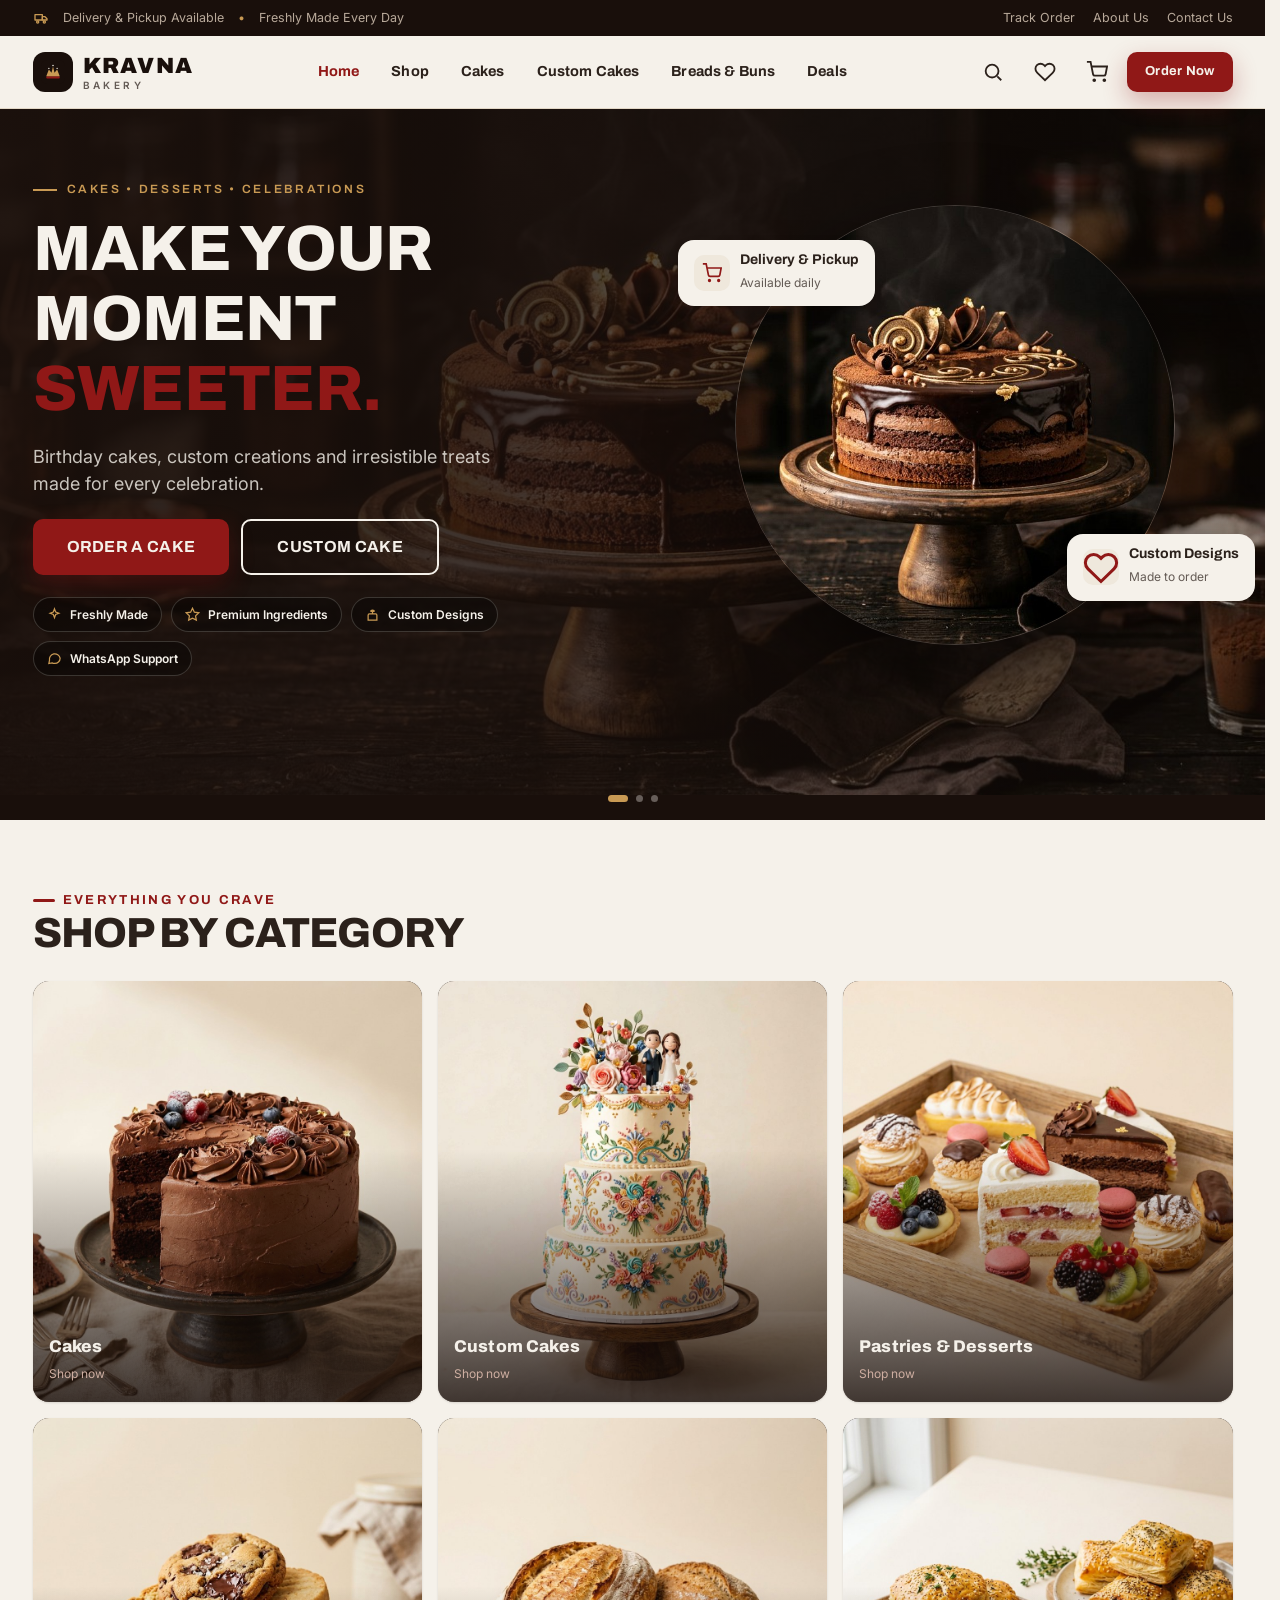
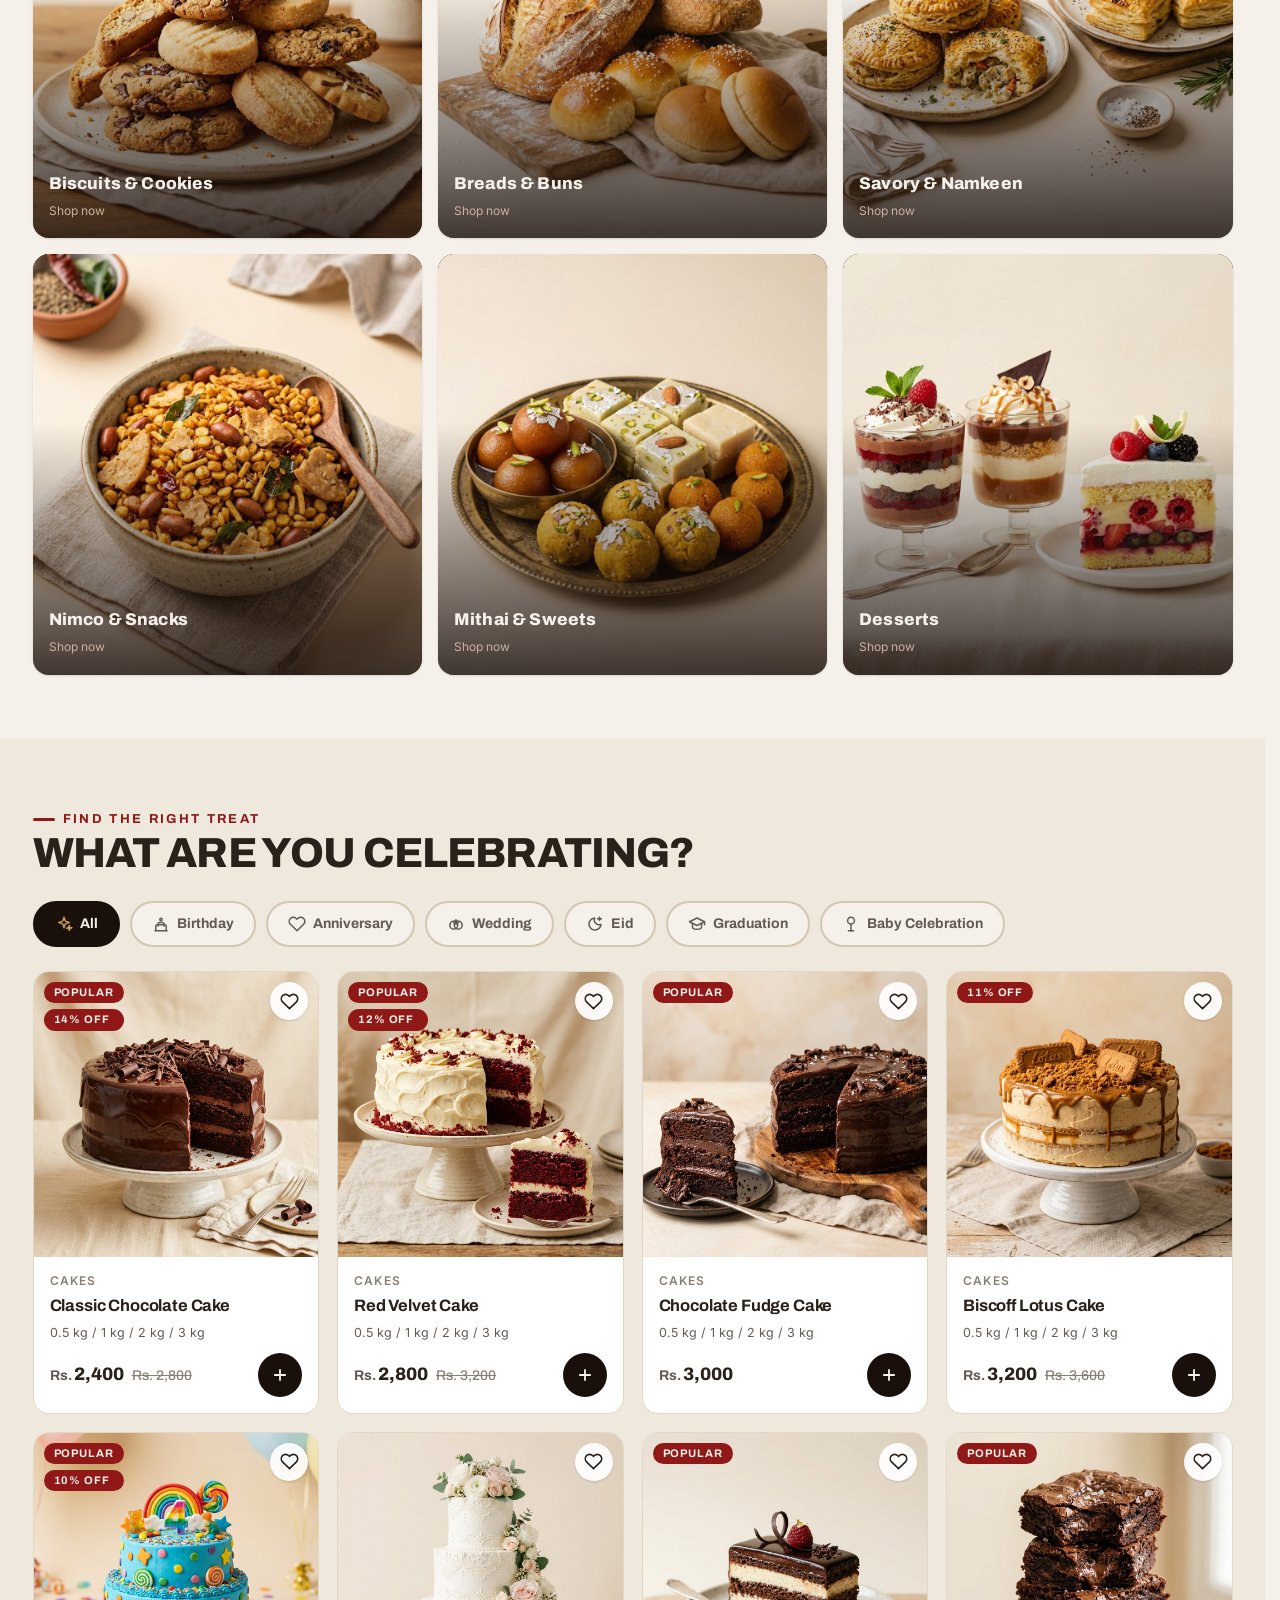
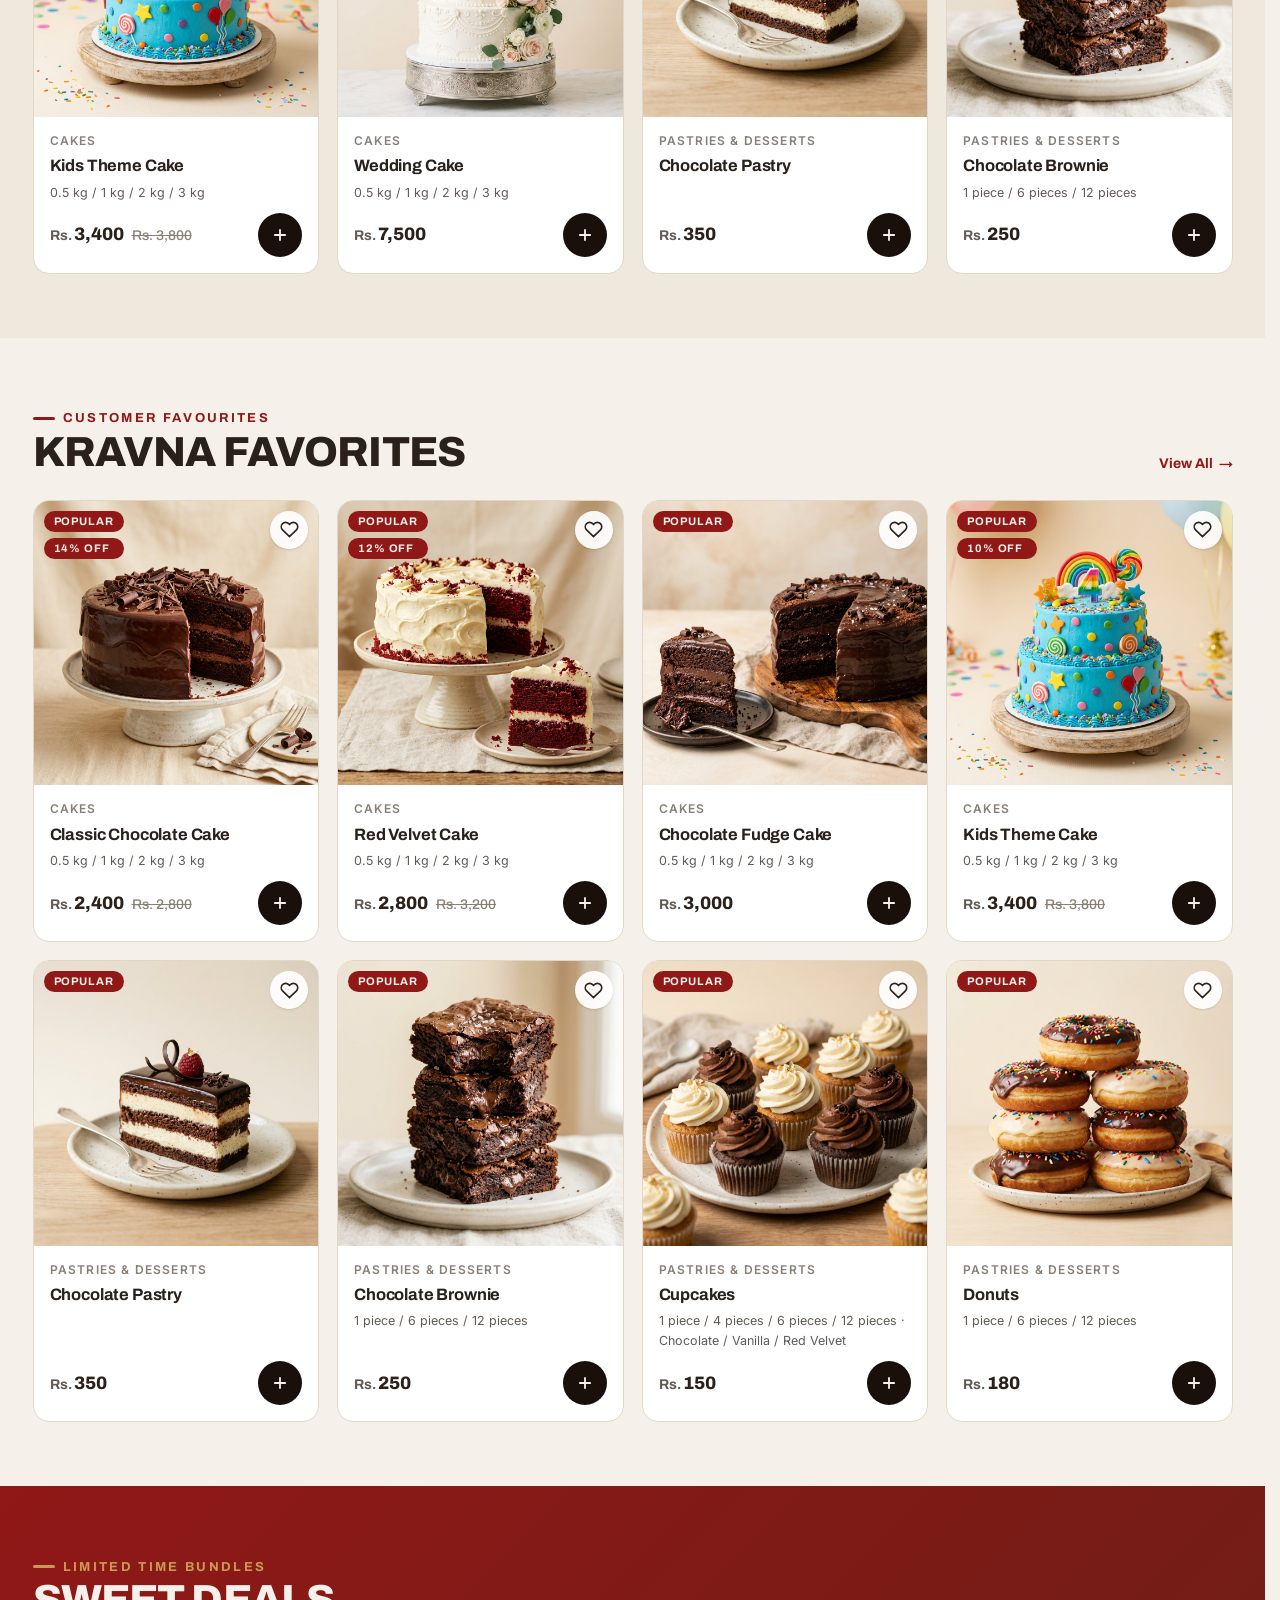
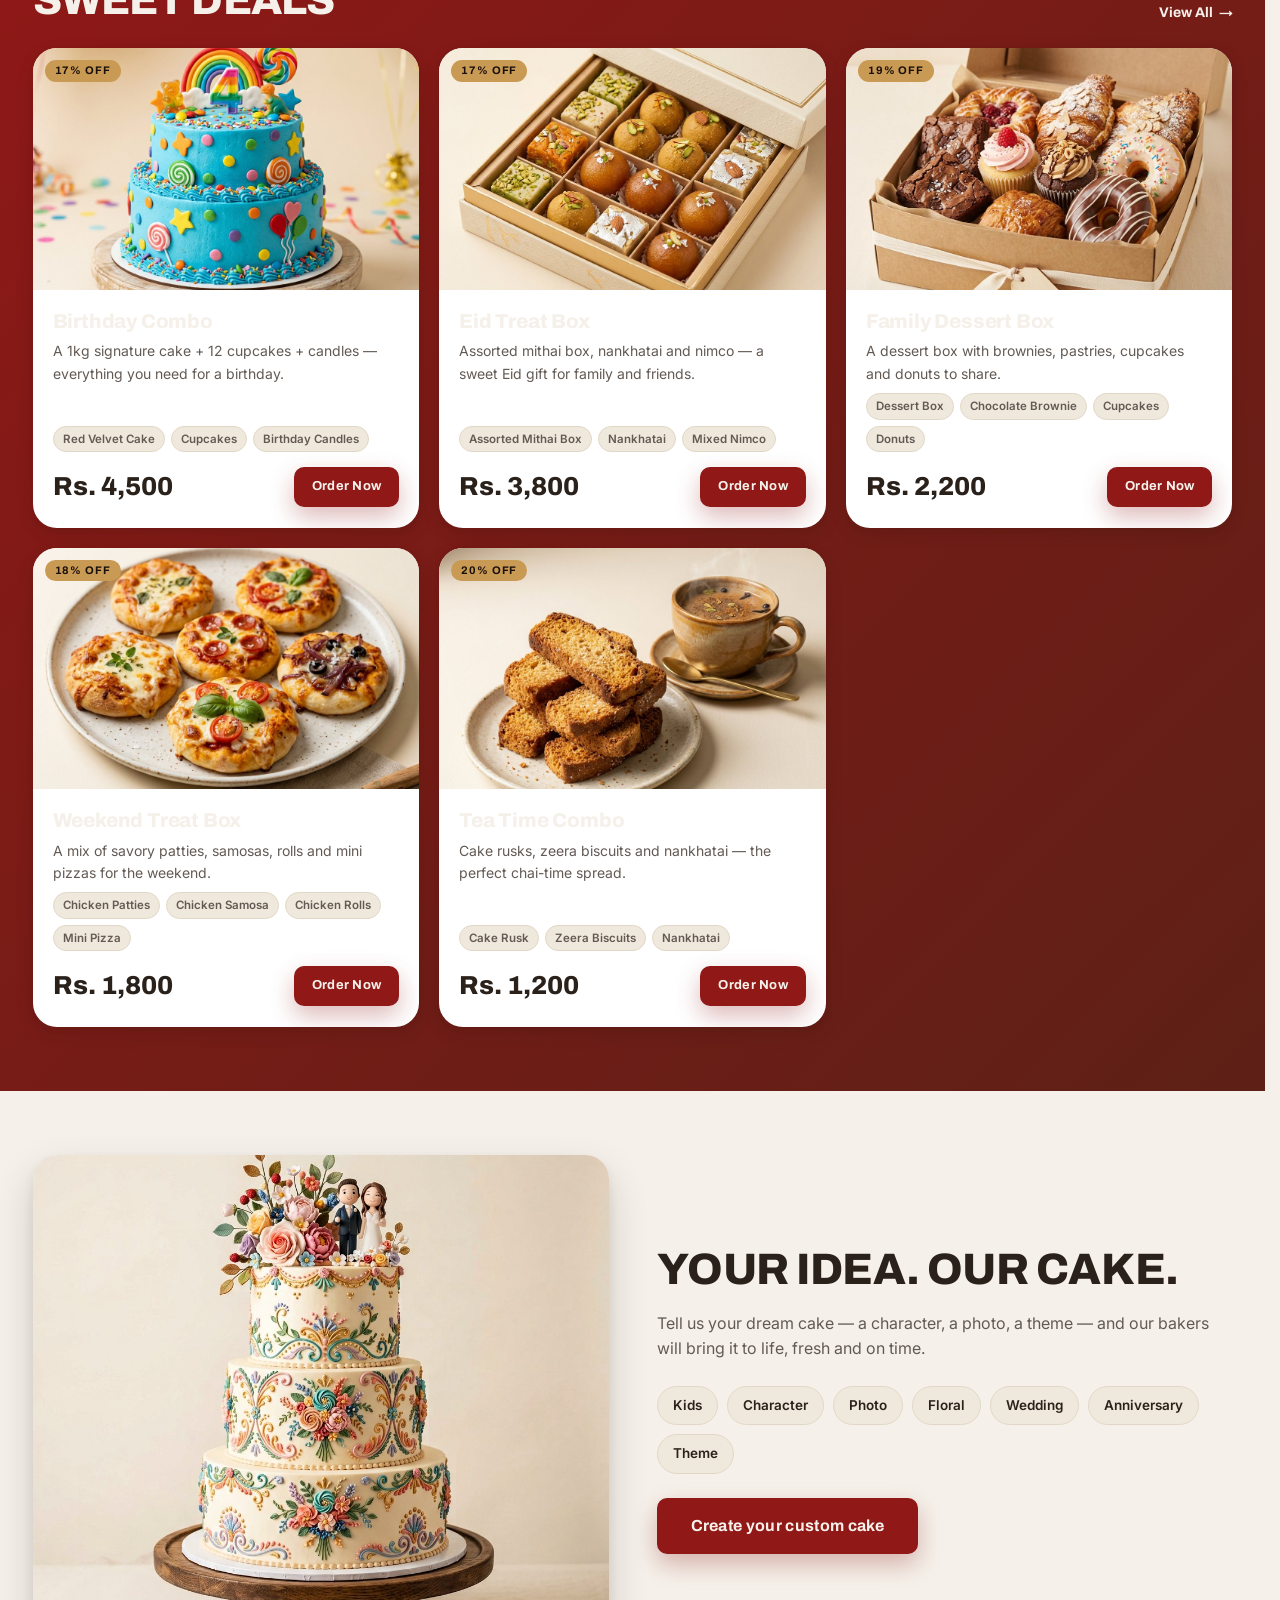
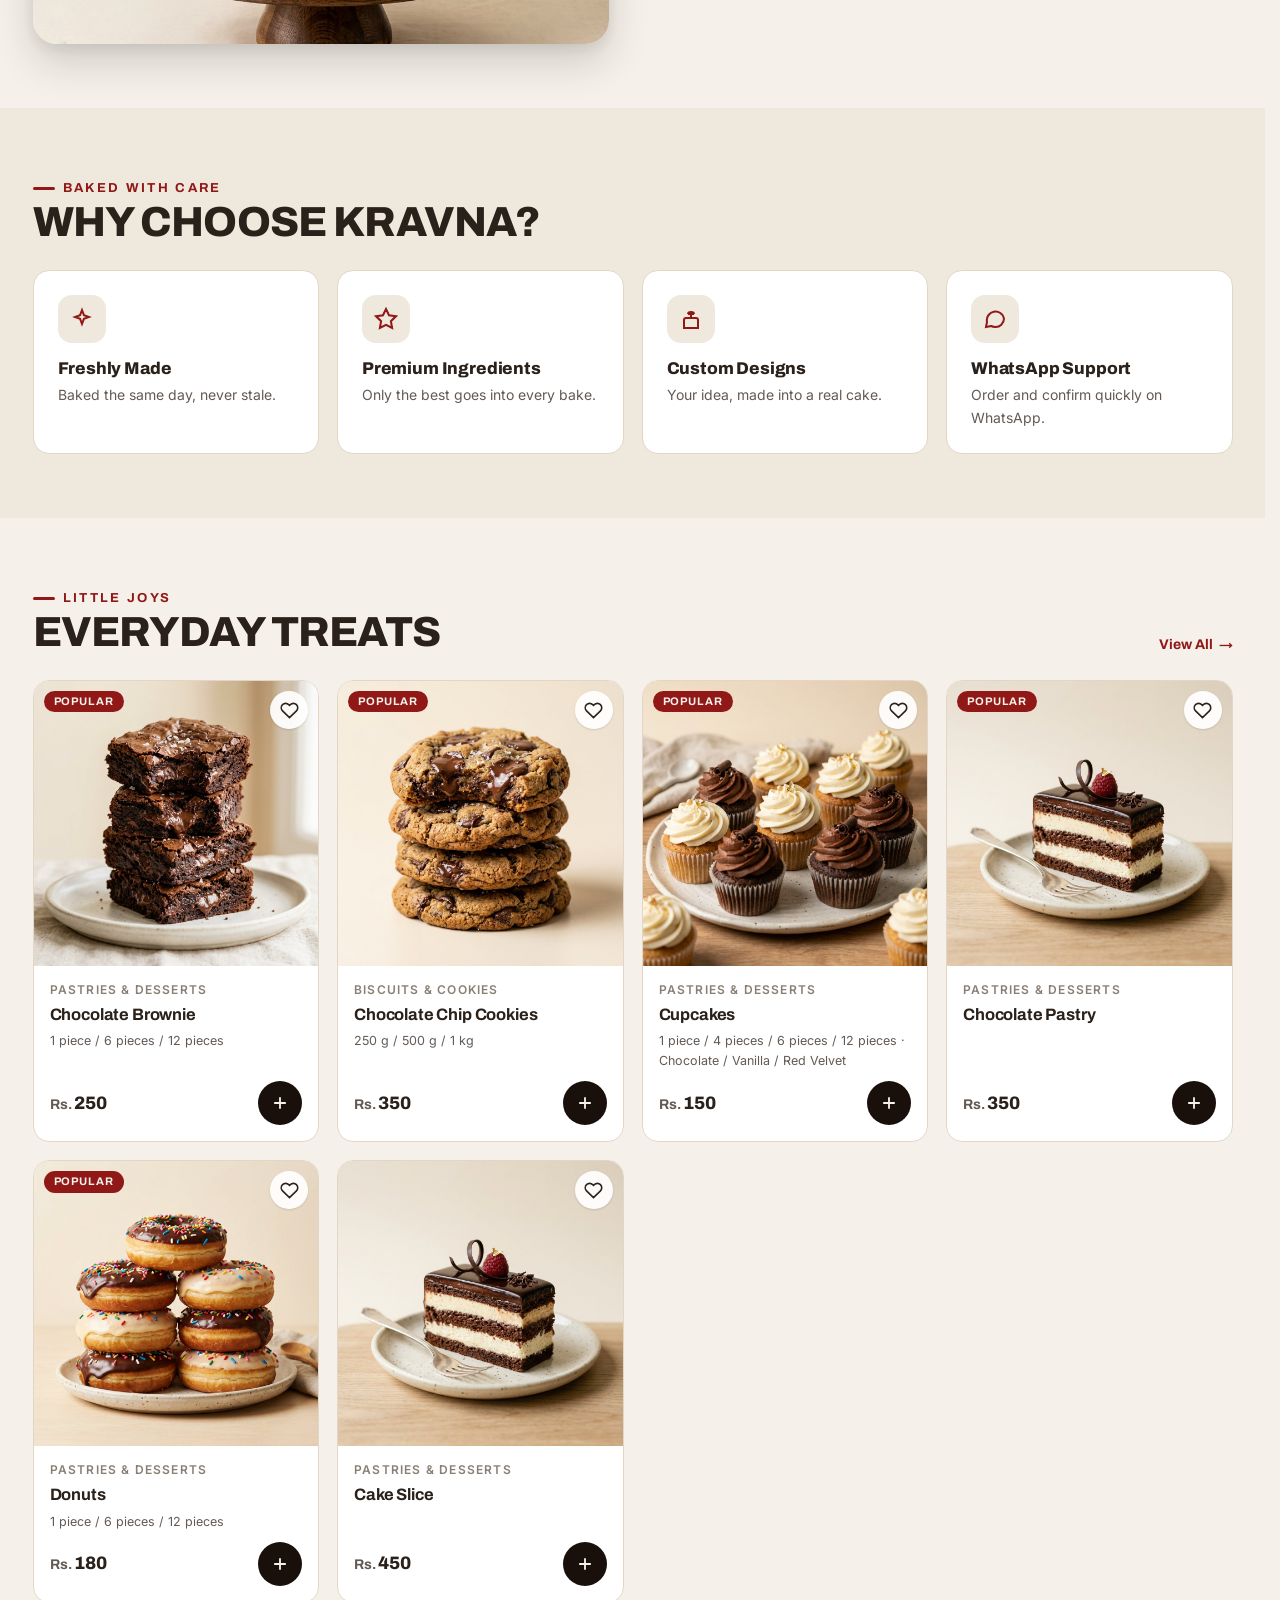
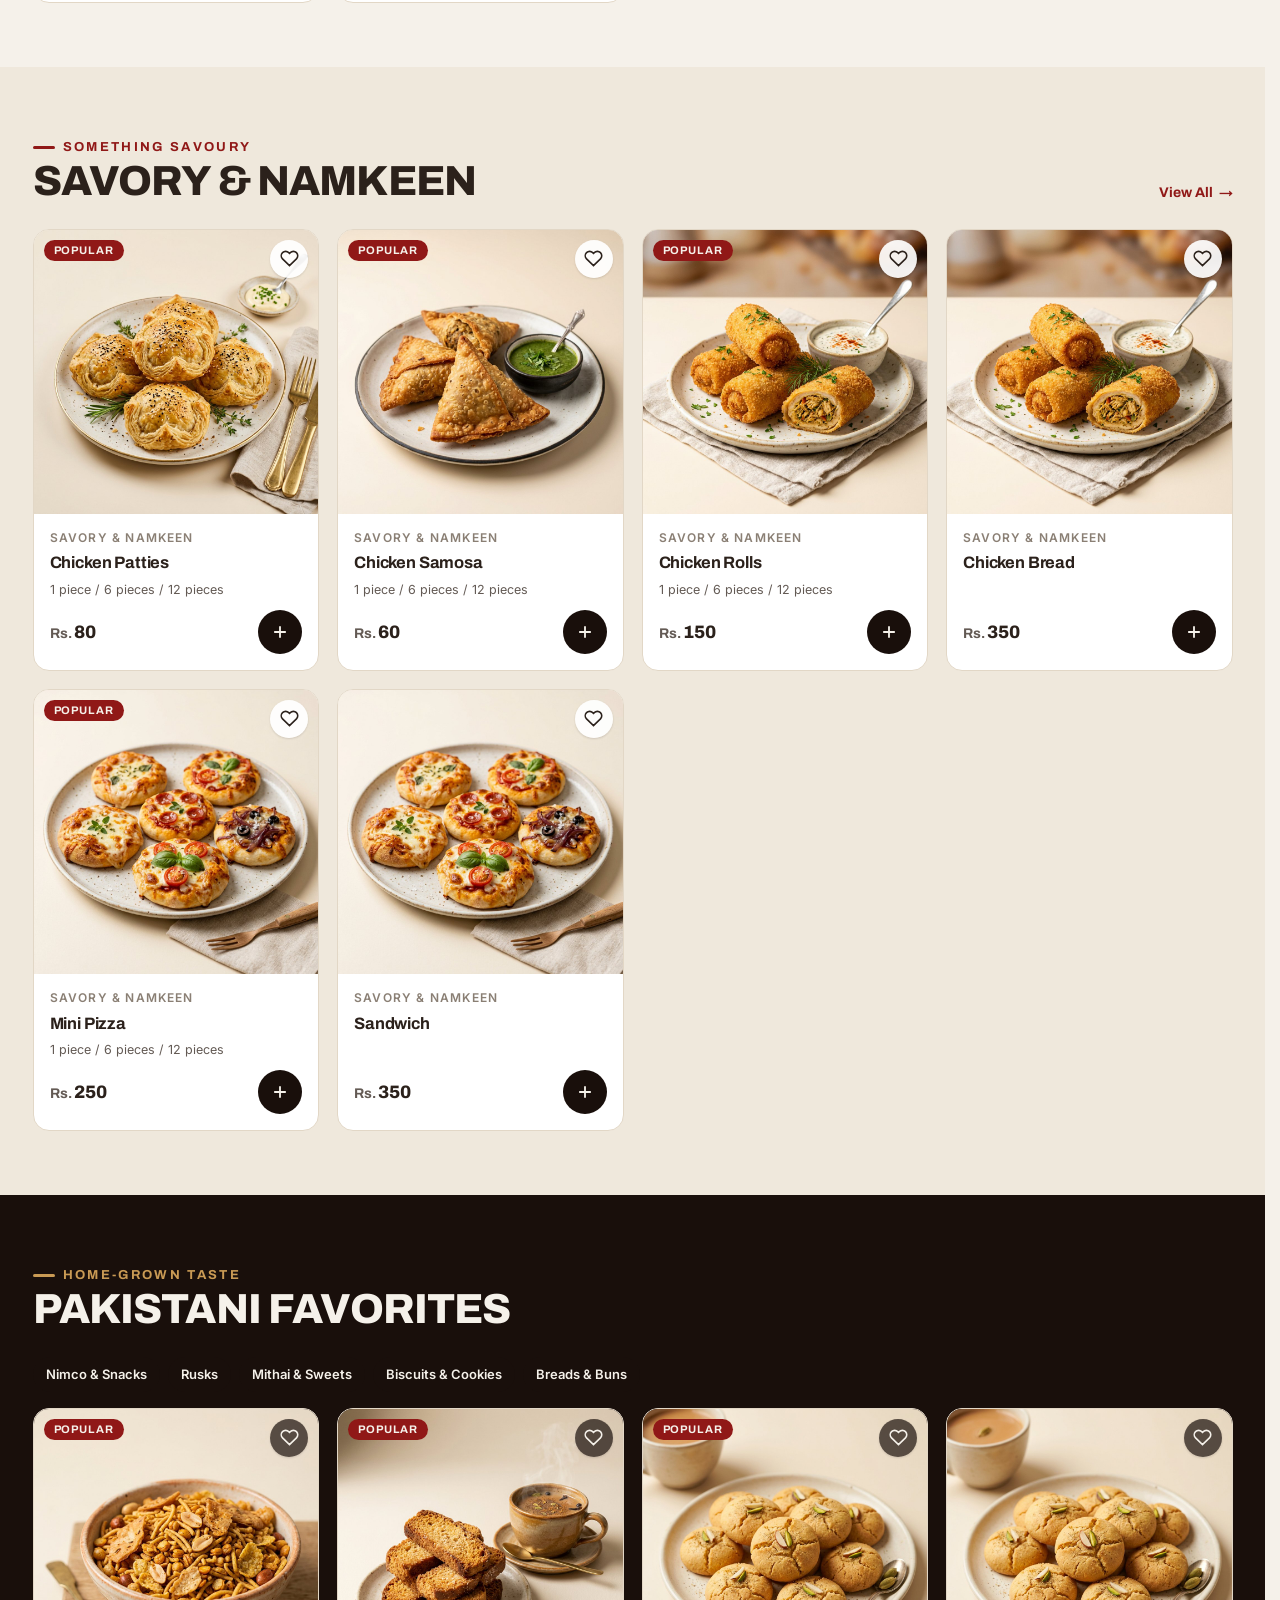
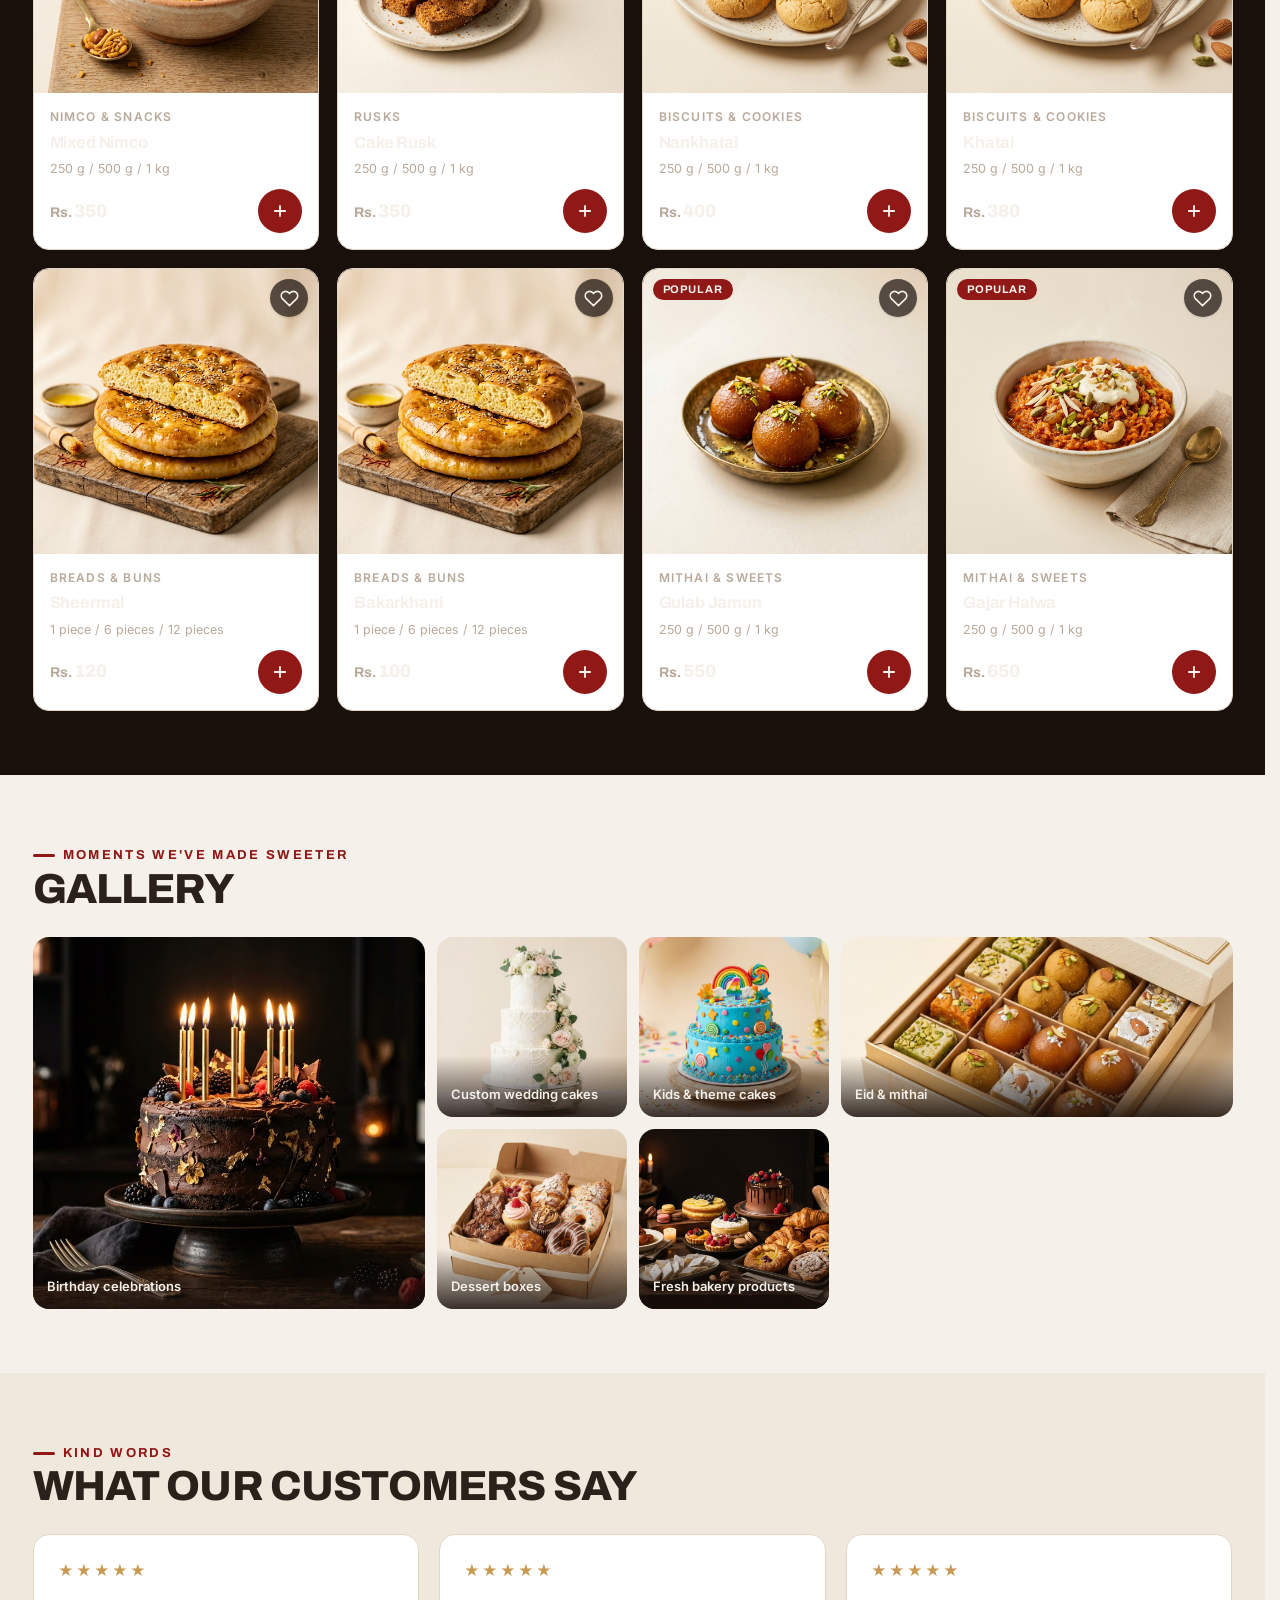
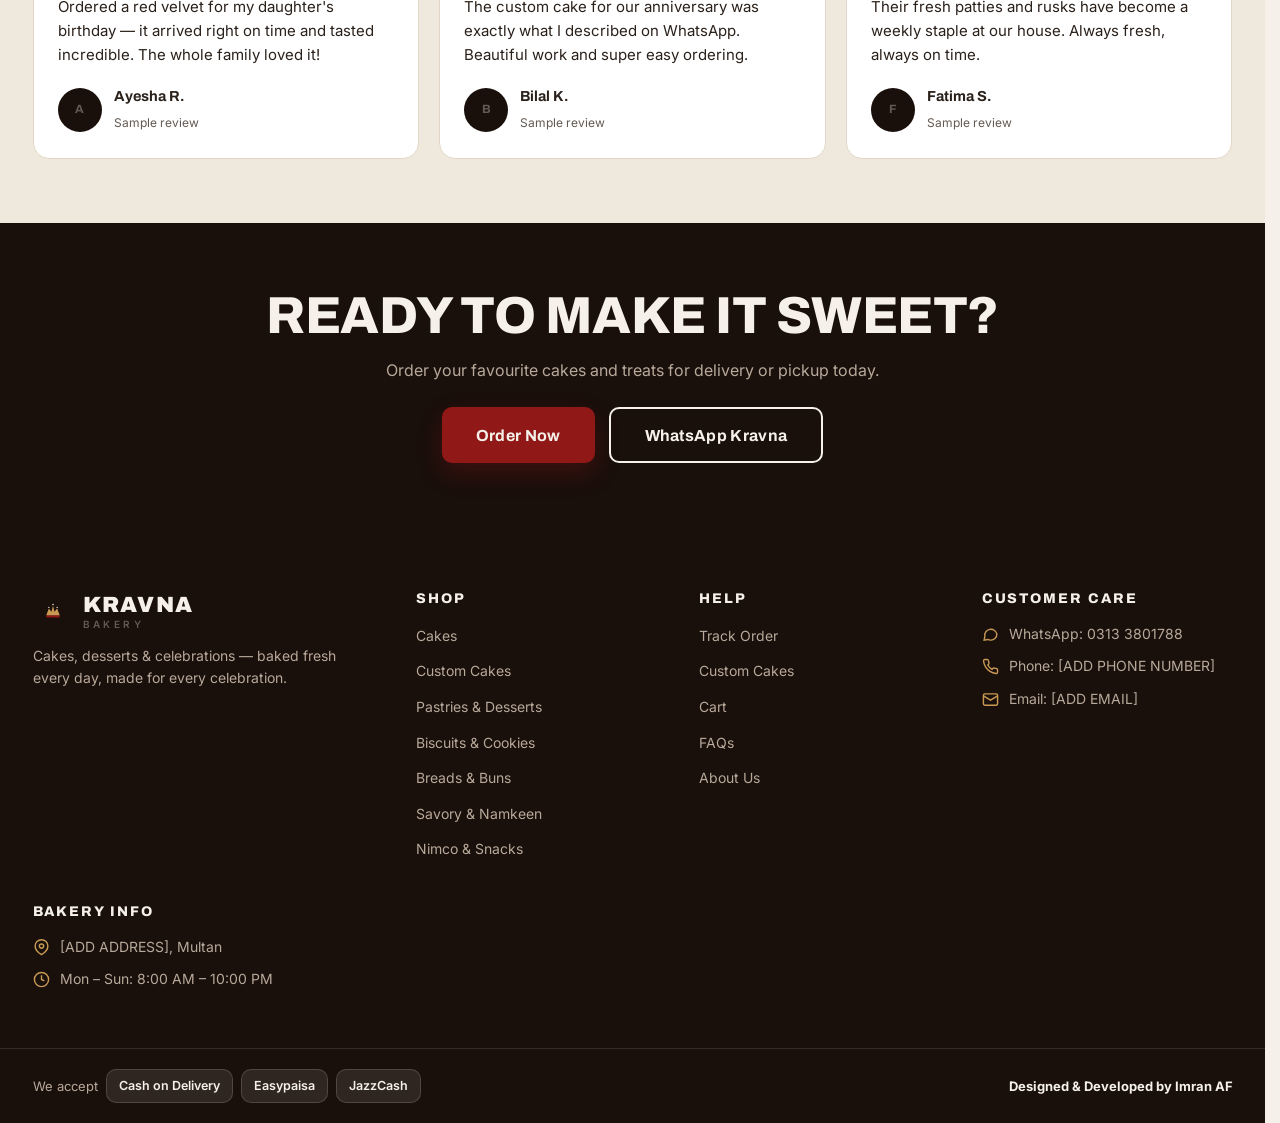
==== commit 25f2268b: "Add canonical link to index.html Added a canonical link for SEO optimization." ====
--- a/index.html
+++ b/index.html
@@ -5,7 +5,8 @@
   <meta name="viewport" content="width=device-width, initial-scale=1.0, viewport-fit=cover">
   <title>Kravna Bakery — Make Your Moment Sweeter | Cakes, Desserts &amp; Celebrations</title>
   <meta name="description" content="Kravna Bakery — fresh birthday cakes, custom creations, pastries, cookies, breads, savory treats, rusks, nimco and mithai. Delivery &amp; pickup available.">
-  <meta name="theme-color" content="#190f0b">
+  <meta name="theme-color" content="#190f0b"> 
+  <link rel="canonical" href="https://kravna-bakery.vercel.app/">
   <link rel="icon" href="images/logo/kravna-favicon.svg" type="image/svg+xml">
   <link rel="preconnect" href="https://fonts.googleapis.com">
   <link rel="preconnect" href="https://fonts.gstatic.com" crossorigin>
